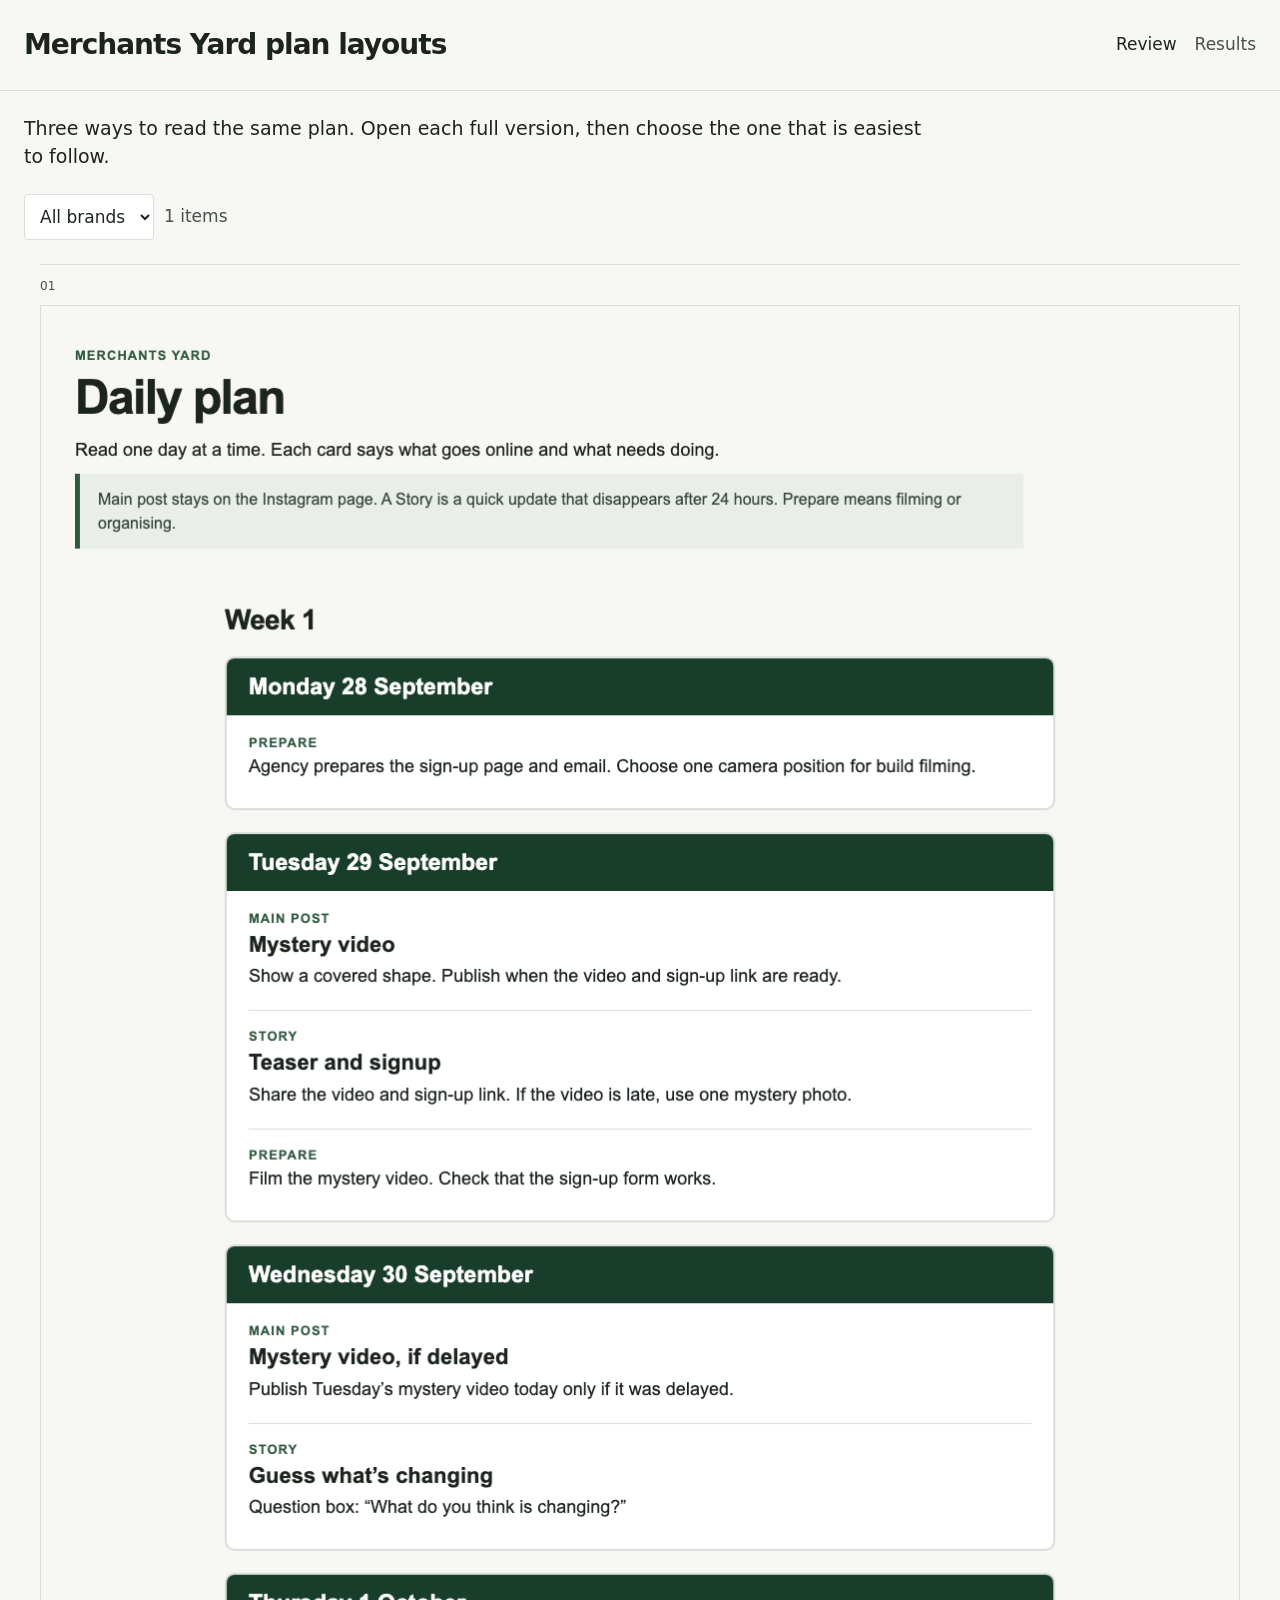
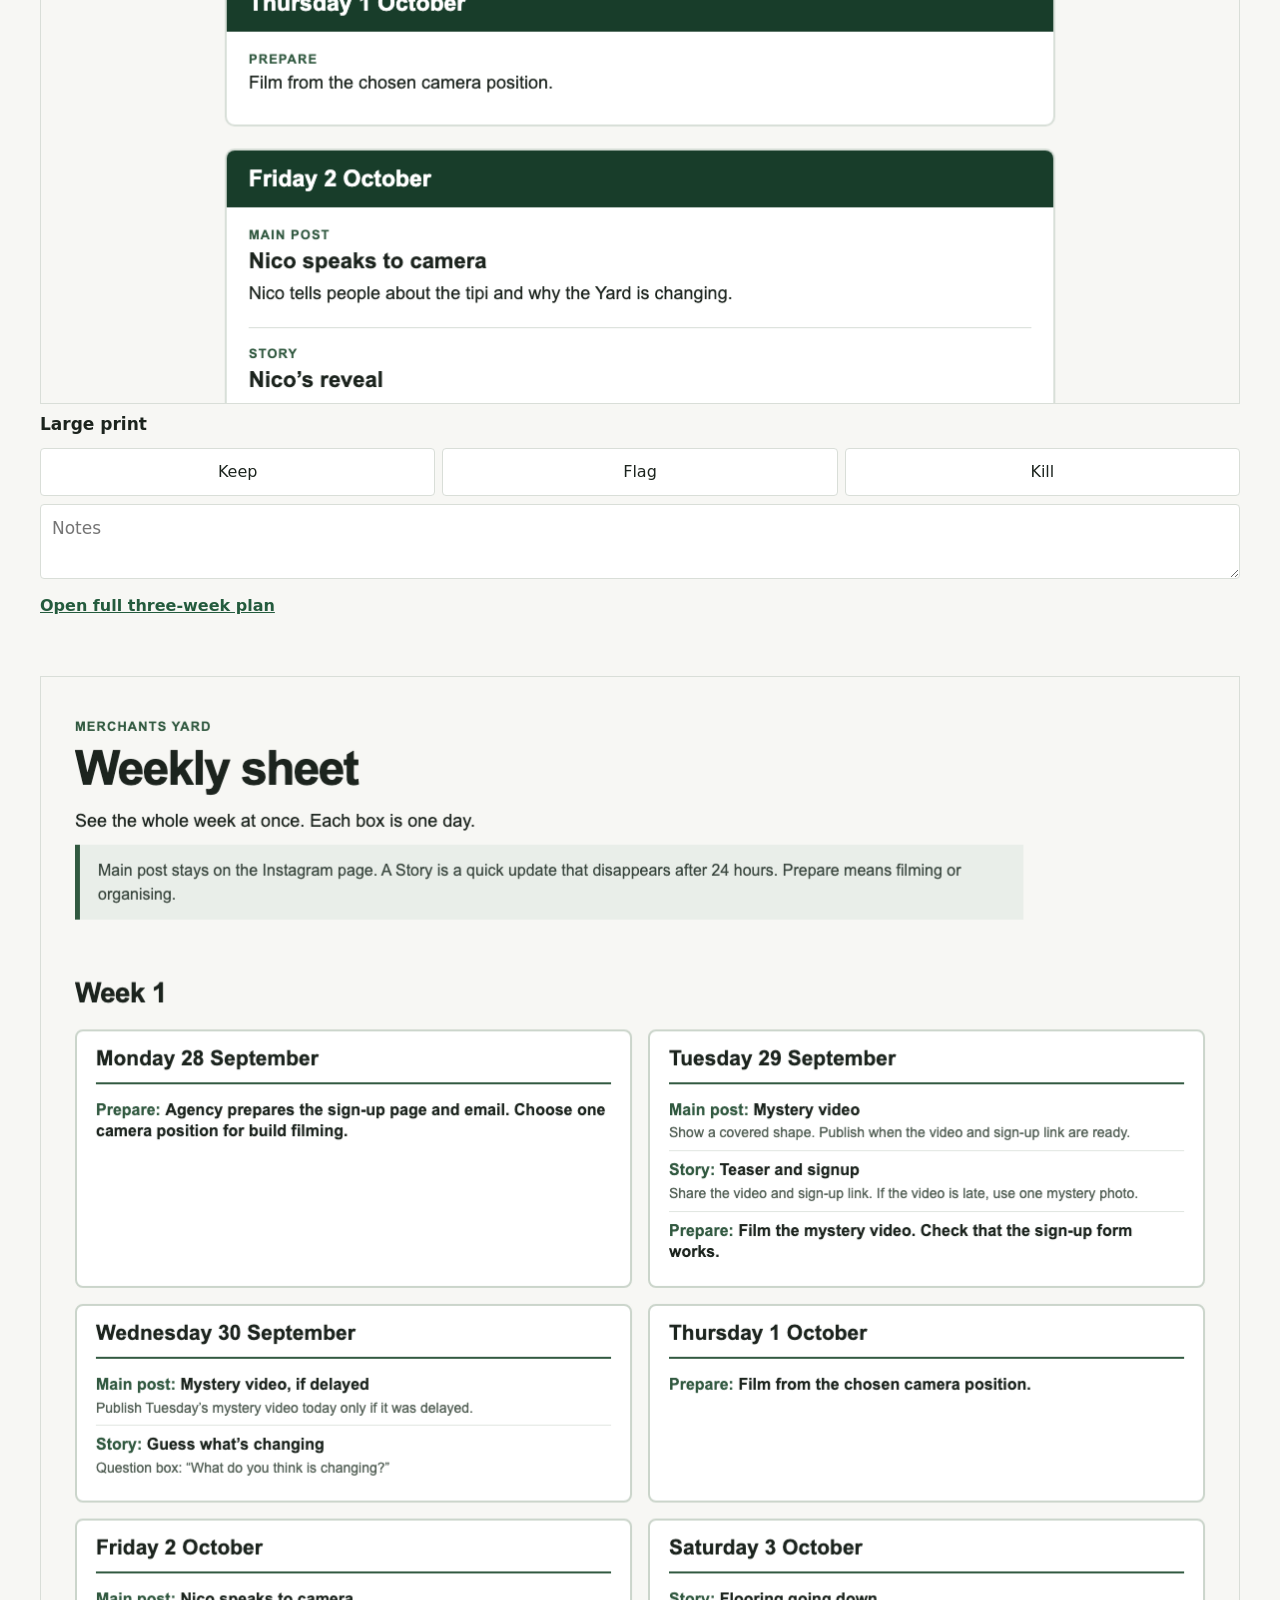
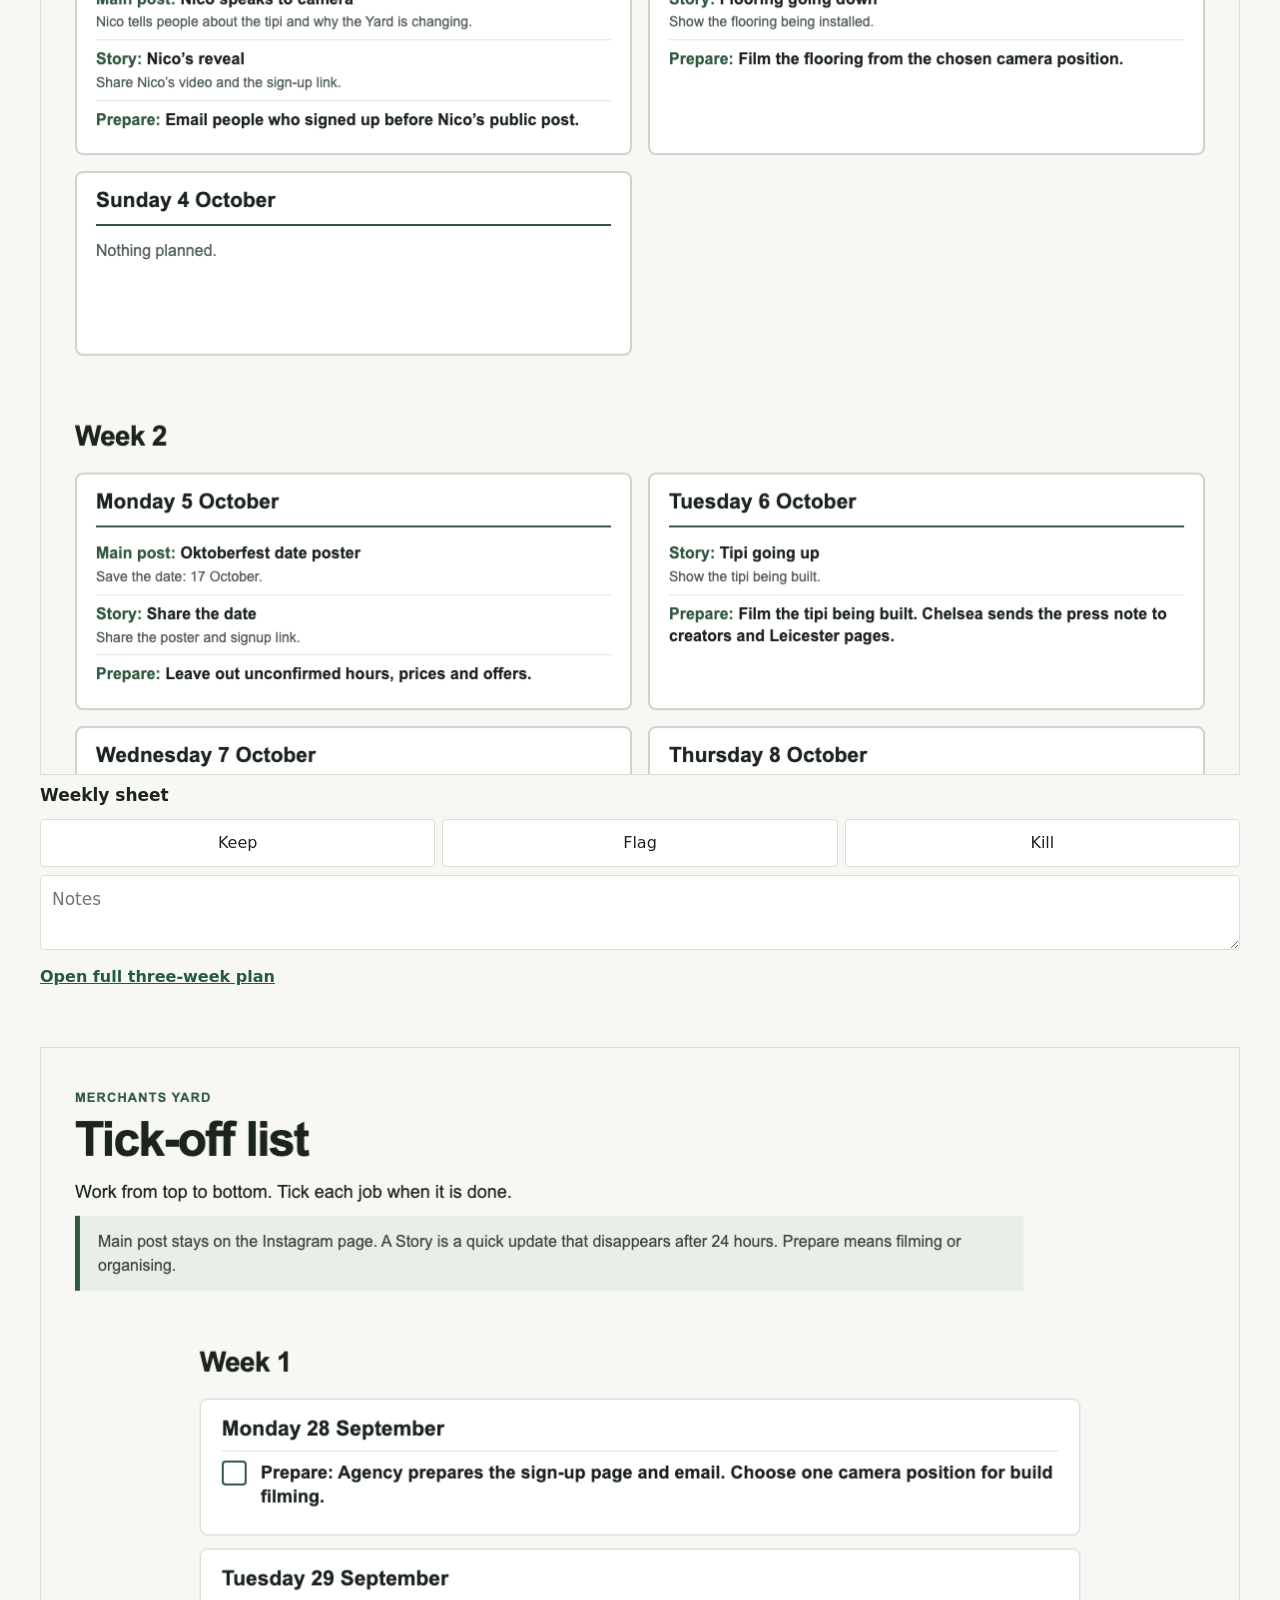
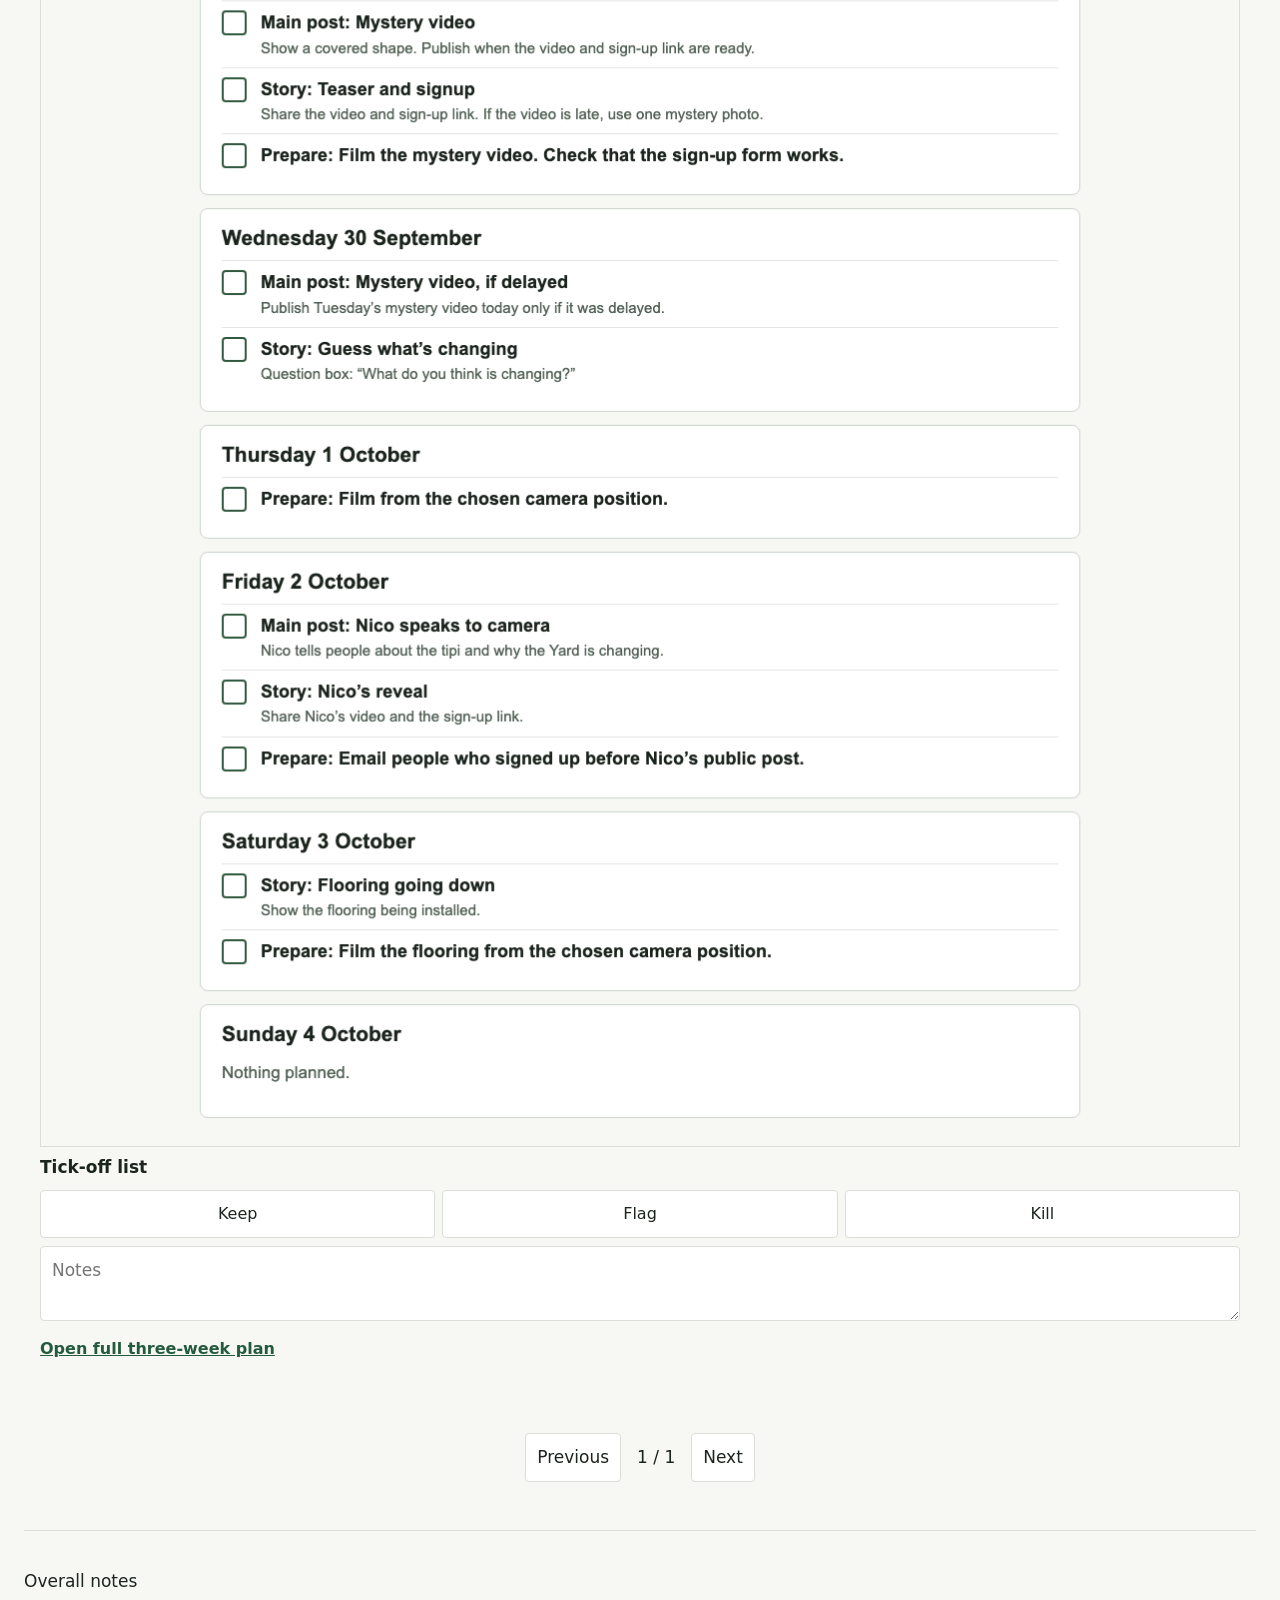
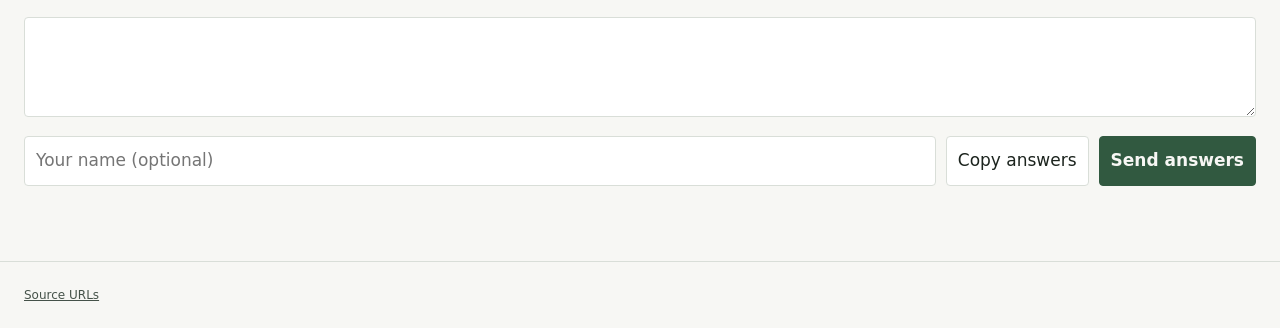
==== index.html @ 5cb7e8ee "Build three simple Merchants Yard plan layouts and QC board" ====
<!doctype html><html lang="en"><head><meta charset="utf-8"><meta name="viewport" content="width=device-width,initial-scale=1"><meta name="robots" content="noindex,nofollow"><title>PaulQC</title><link rel="icon" href="favicon.svg"><link rel="stylesheet" href="style.css"></head><body><header><h1 id="title">PaulQC</h1><nav><a href="index.html" aria-current="page">Review</a><a href="results.html">Results</a></nav></header><main><p class="review-intro">Three ways to read the same plan. Open each full version, then choose the one that is easiest to follow.</p><div class="toolbar"><select id="brand" aria-label="Brand"><option value="">All brands</option></select><span id="count" class="muted"></span></div><div class="grid" id="items"></div><div class="pager"><button id="prev">Previous</button><span id="page"></span><button id="next">Next</button></div><section class="submit"><h2>Overall notes</h2><textarea id="overall" aria-label="Overall notes"></textarea><div class="send-row"><input id="name" aria-label="Your name (optional)" placeholder="Your name (optional)"><button id="copy">Copy answers</button><button id="send">Send answers</button></div><p id="status" class="status" role="status"></p><textarea id="copy-fallback" hidden readonly aria-label="Copy these answers"></textarea></section></main><footer><a href="sources.csv" download>Source URLs</a></footer><script src="config.js"></script><script src="app.js"></script></body></html>
---- style.css ----
:root{--bg:#f7f7f4;--fg:#1c241e;--panel:#ffffff;--line:#d9ded8;--mut:#455249;--accent:#315940;--amber:#965e17}*{box-sizing:border-box}body{margin:0;background:var(--bg);color:var(--fg);font:15px/1.5 system-ui,sans-serif}a{color:inherit}header,main,footer{max-width:1320px;margin:auto;padding:24px}header{display:flex;gap:20px;align-items:center;justify-content:space-between;border-bottom:1px solid var(--line)}h1{font-size:28px;letter-spacing:-1px;margin:0}nav{display:flex;gap:18px;flex-wrap:wrap}nav a{text-decoration:none;color:var(--mut)}nav a[aria-current]{color:var(--fg)}button,select,input,textarea{font:inherit;color:var(--fg);background:var(--panel);border:1px solid var(--line);border-radius:4px;padding:11px}button{cursor:pointer}button:hover,a:hover{filter:brightness(1.2)}button:focus-visible,a:focus-visible,input:focus-visible,textarea:focus-visible{outline:2px solid var(--accent);outline-offset:3px}.toolbar{display:flex;gap:10px;flex-wrap:wrap;align-items:center;margin:0 0 24px}.toolbar input{flex:1;min-width:180px}.grid{display:grid;grid-template-columns:repeat(3,minmax(0,1fr));gap:28px 20px}.item{min-width:0;border-top:1px solid var(--line);padding-top:12px}.number{font-size:12px;color:var(--mut);display:flex;justify-content:space-between;margin-bottom:10px}.variants{display:grid;grid-template-columns:repeat(var(--cols,1),minmax(0,1fr));gap:16px}.variant{min-width:0}.variant img,.variant video{width:100%;height:auto;display:block;background:#080d16}.variant video{aspect-ratio:var(--ratio,9/16);object-fit:contain}.variant .label{font-size:12px;color:var(--mut);margin:8px 0}.controls{display:flex;gap:7px;margin-top:10px}.controls button{flex:1;padding:11px 2px}.controls [aria-pressed=true]{background:var(--fg);color:var(--bg);border-color:var(--fg)}textarea{width:100%;resize:vertical;margin-top:8px;min-height:46px}.has-note{border-color:var(--amber)}.source{font-size:12px;color:var(--mut);display:flex;gap:14px;margin:8px 0}.pager{display:flex;justify-content:center;gap:16px;align-items:center;margin:30px 0}.submit{margin-top:48px;border-top:1px solid var(--line);padding-top:24px}.submit h2{font-size:17px;font-weight:500}.submit textarea{min-height:100px}.send-row{display:flex;gap:10px;margin-top:12px;flex-wrap:wrap}.send-row input{flex:1}#send{background:var(--accent);border-color:var(--accent);color:var(--bg);font-weight:650}.status{min-height:25px;font-size:13px;color:var(--mut)}.badge{display:inline-block;font-size:11px;border:1px solid var(--line);padding:3px 7px;margin-right:5px;color:var(--mut)}.analysis{font-size:14px}.analysis h2{font-size:18px;margin-bottom:8px}.analysis p{color:#ccd4df}.research{max-width:900px}.research h2{margin-top:40px}.research p,.research li{color:#d3dae3}.research .lead{font-size:28px;line-height:1.3;color:var(--fg)}.research .shirt{max-width:450px;width:100%;height:auto;float:right;margin:0 0 25px 30px}.research table,.results table{width:100%;border-collapse:collapse;margin:20px 0;font-size:14px}.research th,.research td,.results td,.results th{text-align:left;padding:12px;border-bottom:1px solid var(--line);vertical-align:top}.result-note{color:var(--amber);white-space:pre-wrap}.person{margin:35px 0}.muted{color:var(--mut)}.error{color:var(--amber)}.empty{padding:40px;border:1px solid var(--line)}footer{font-size:12px;color:var(--mut);border-top:1px solid var(--line)}[hidden]{display:none!important}@media(min-width:900px){.item:has(.variants[style*="--cols:2"]){grid-column:span 2}.item:has(.variants[style*="--cols:3"]){grid-column:span 3}}@media(max-width:800px){.grid{grid-template-columns:repeat(2,minmax(0,1fr))}header{align-items:flex-start}nav{font-size:13px;gap:10px}.research .shirt{float:none;margin:0}}@media(max-width:560px){.grid,.variants{grid-template-columns:1fr}header,main,footer{padding:18px}header{display:block}nav{margin-top:14px}.toolbar>*{width:100%}.send-row>*{width:100%}h1{font-size:25px}.research table{font-size:12px}.research td,.research th{padding:8px}.research .lead{font-size:23px}}

/* Keep each plan preview large enough to read. */
body{font-size:17px}.grid,.variants{grid-template-columns:1fr!important}.item{max-width:1200px;margin:0 auto}.variant{margin-bottom:34px}.variant .label{font-size:17px;font-weight:700;color:var(--fg)}.source{font-size:16px}.source a{color:#245b3d;font-weight:700}.review-intro{max-width:900px;font-size:19px;line-height:1.45;margin:0 0 24px}.controls button{font-size:16px}.variant img{border:1px solid var(--line)}@media(max-width:560px){.review-intro{font-size:17px}}
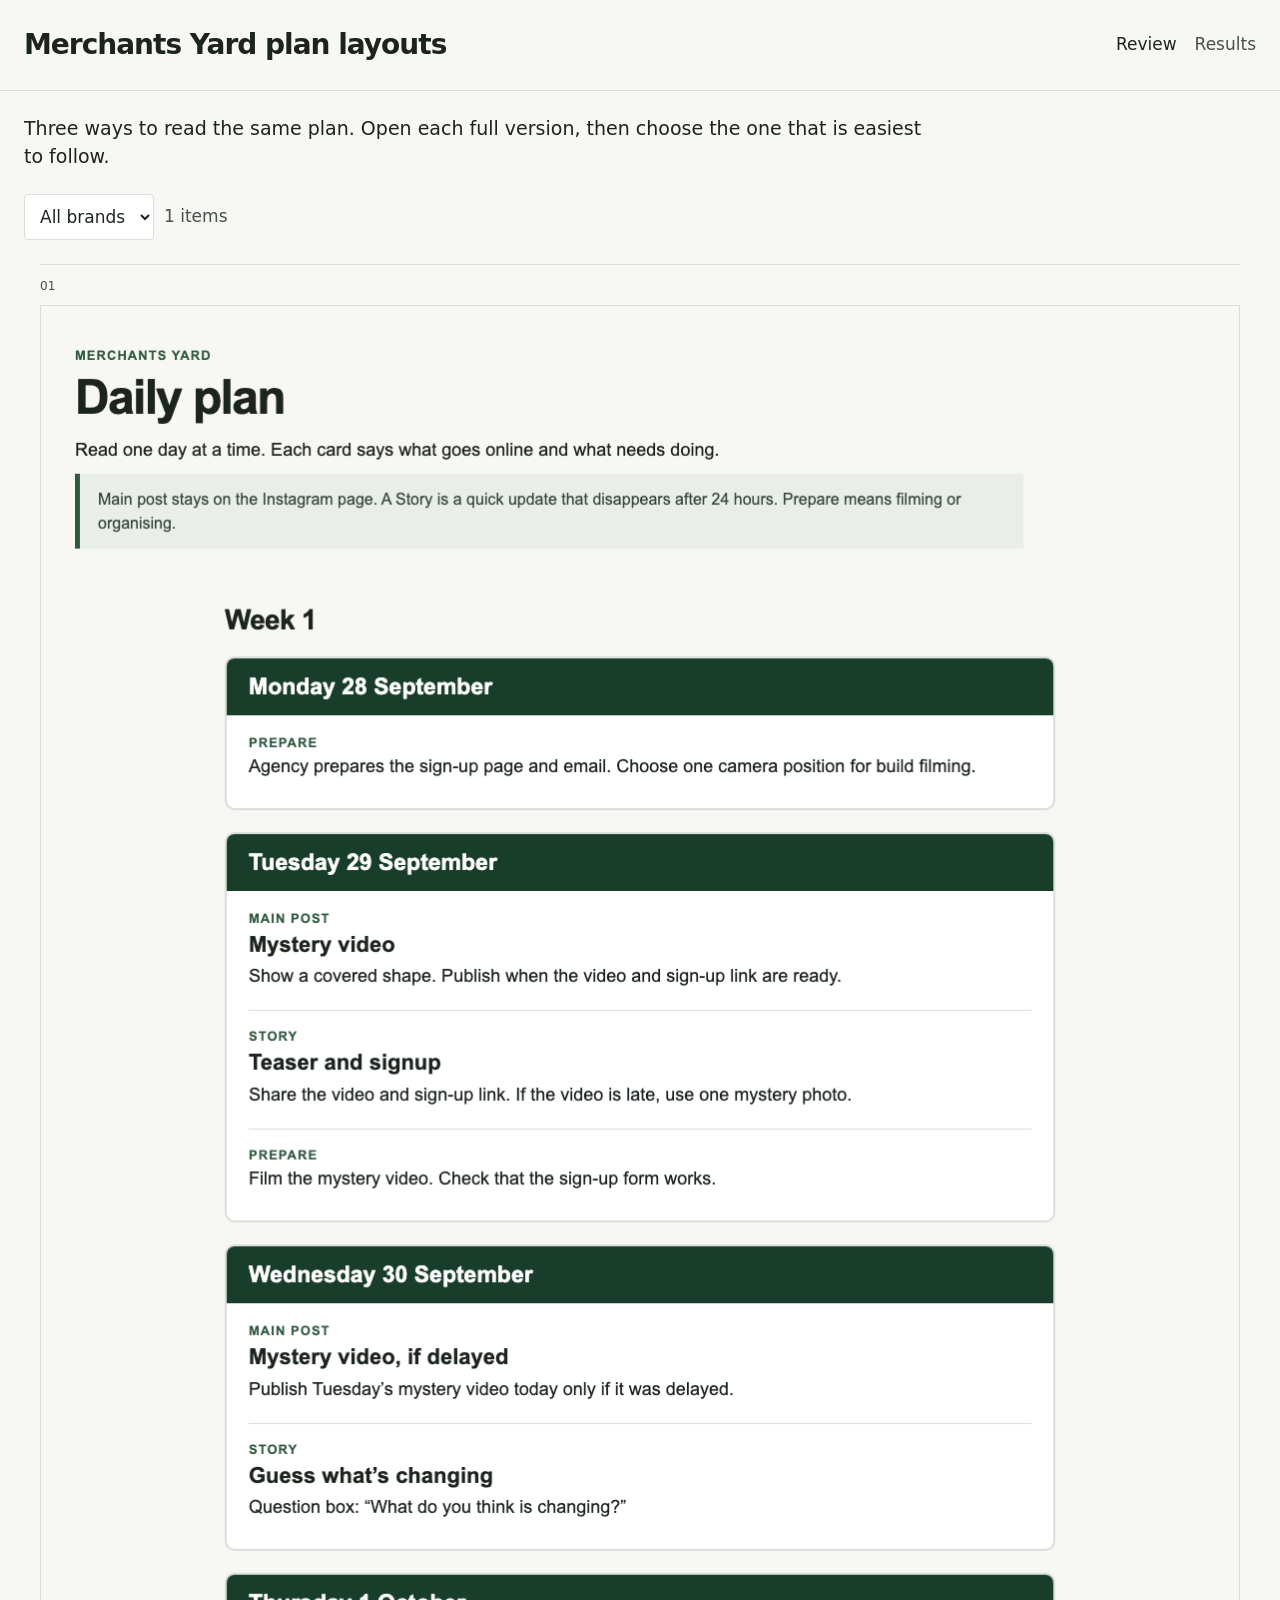
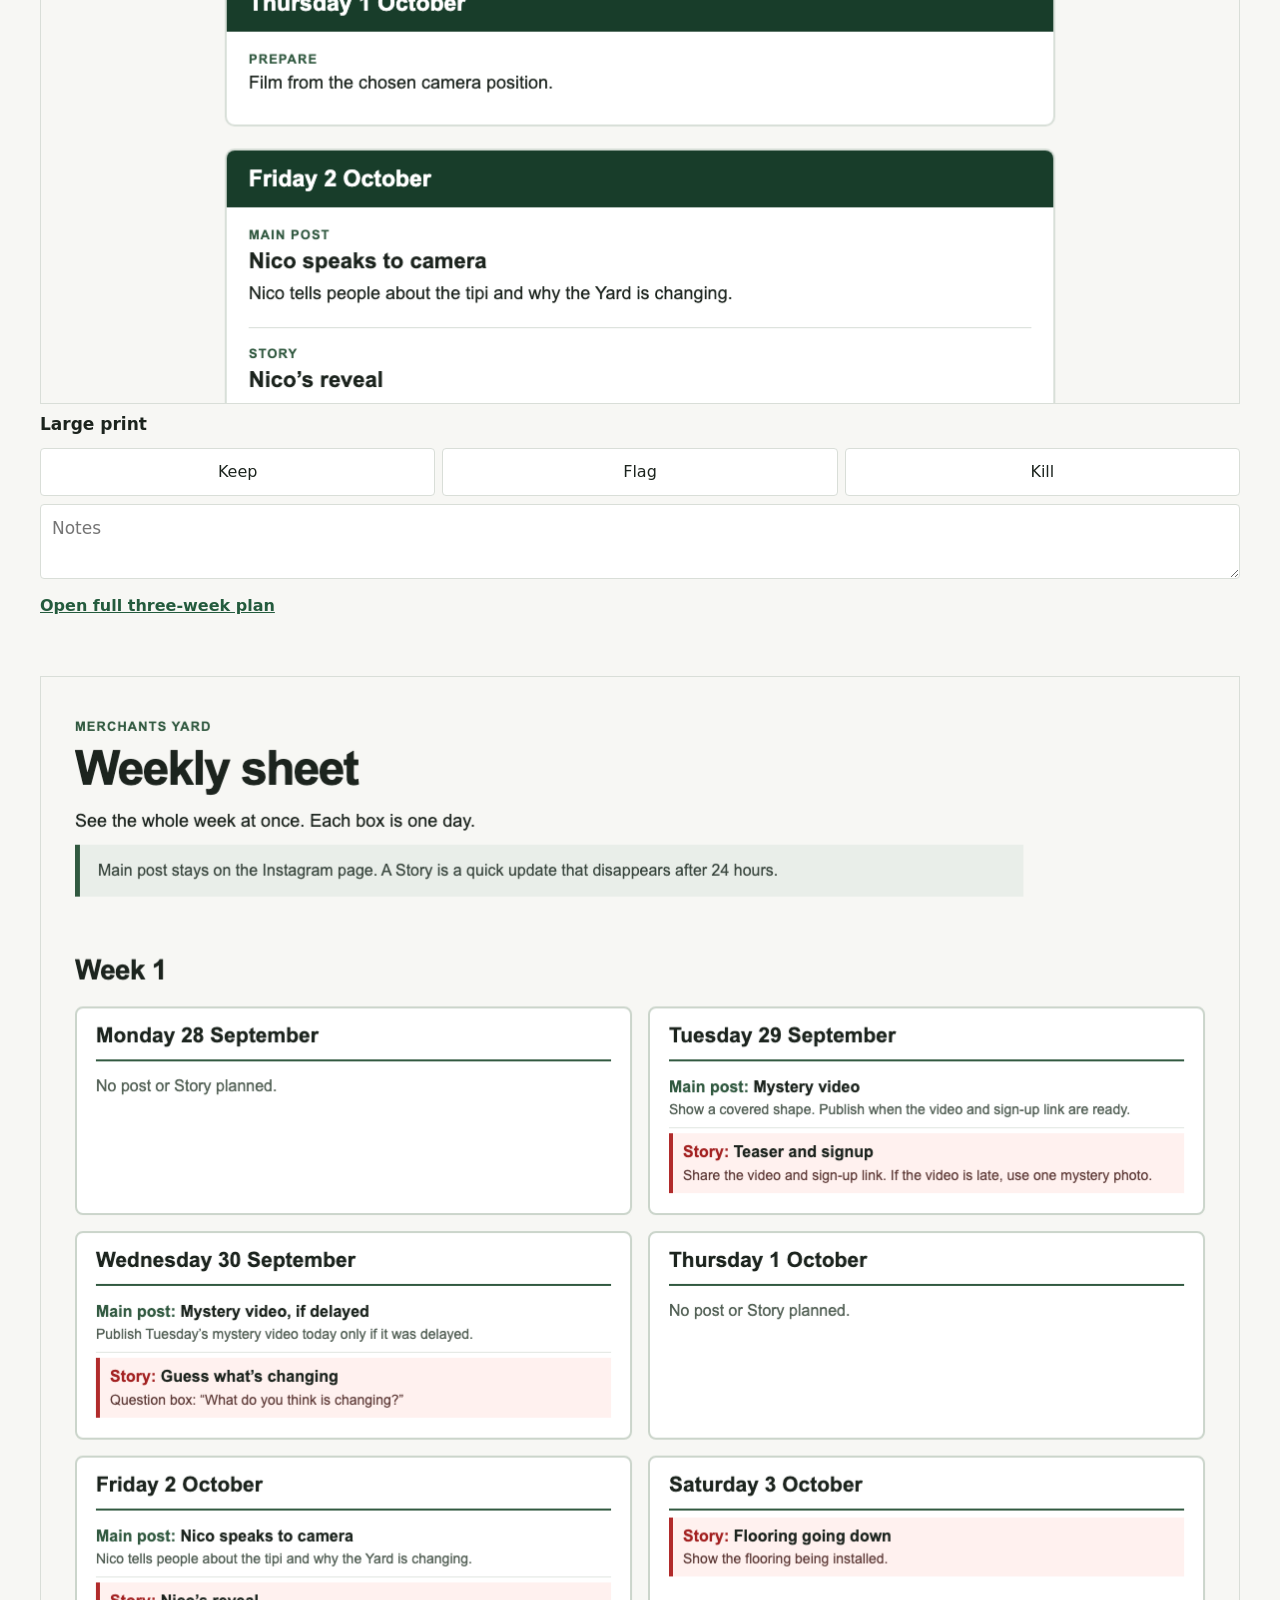
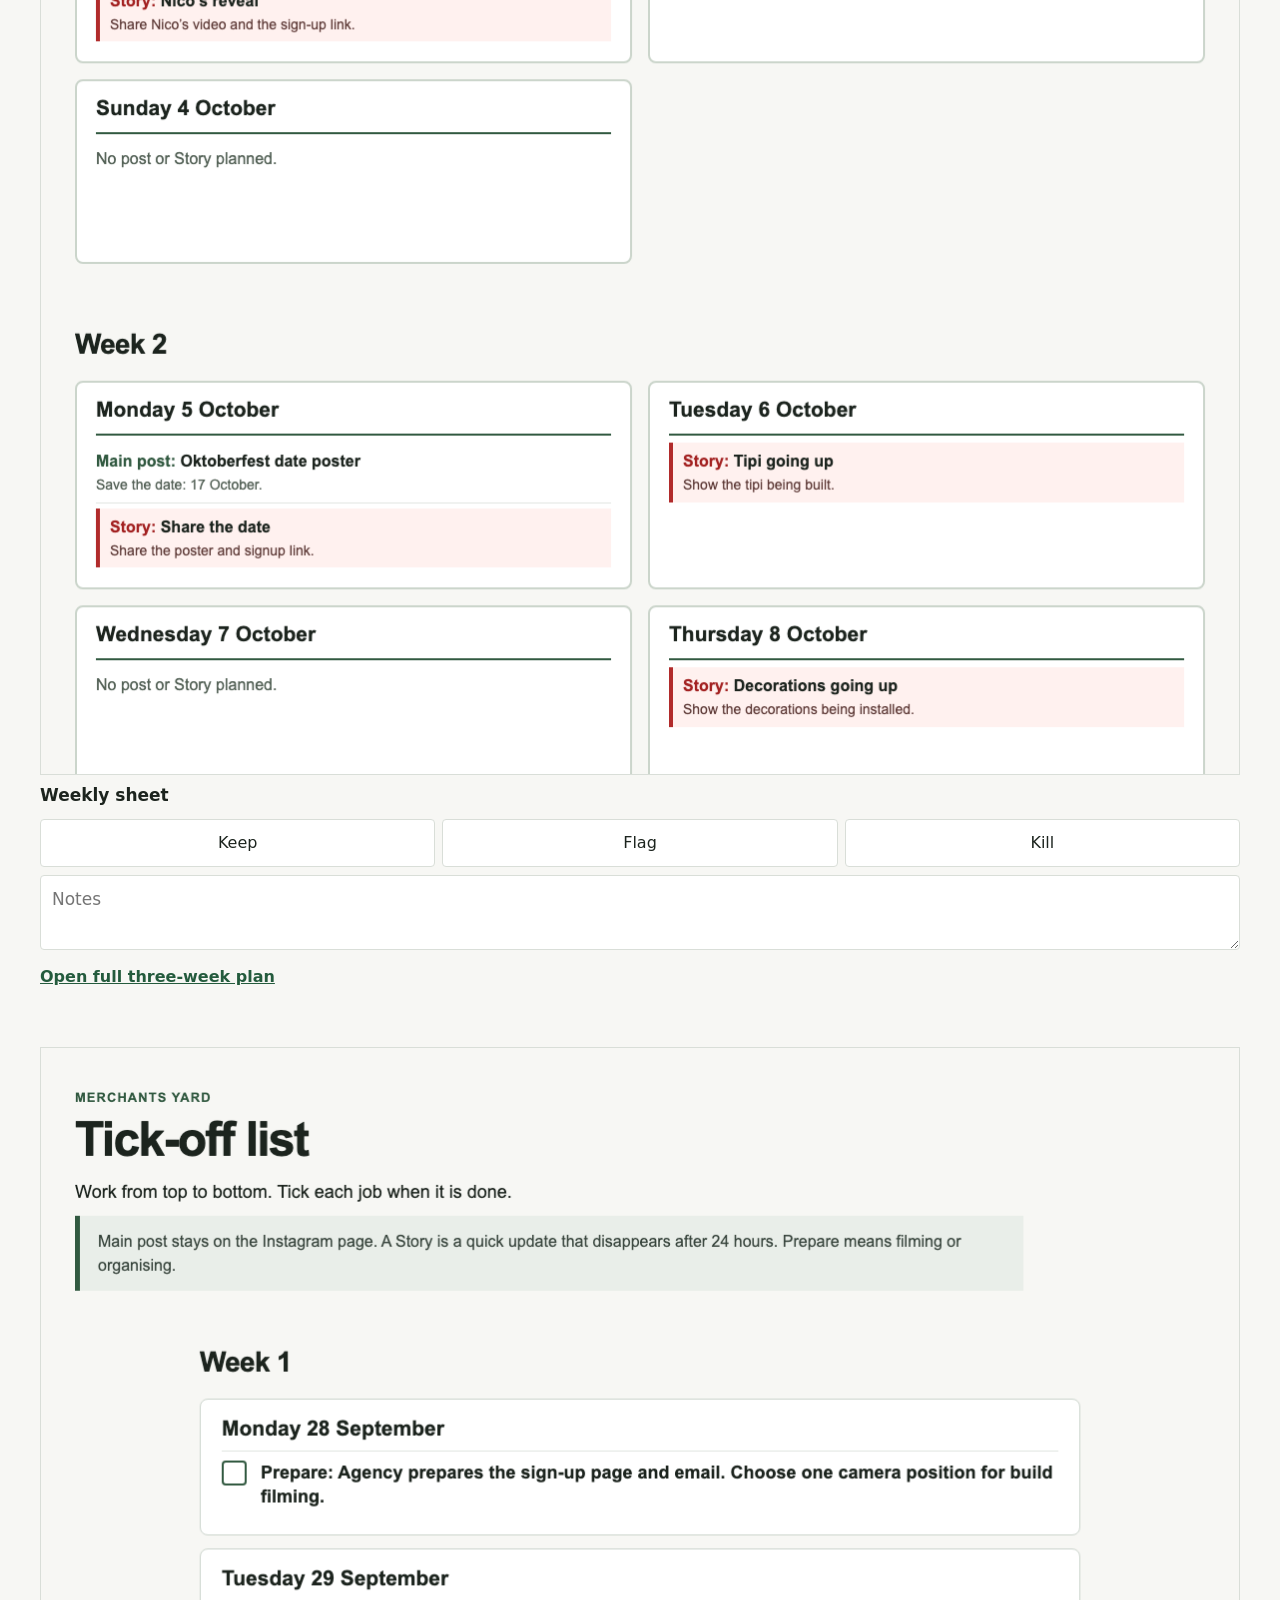
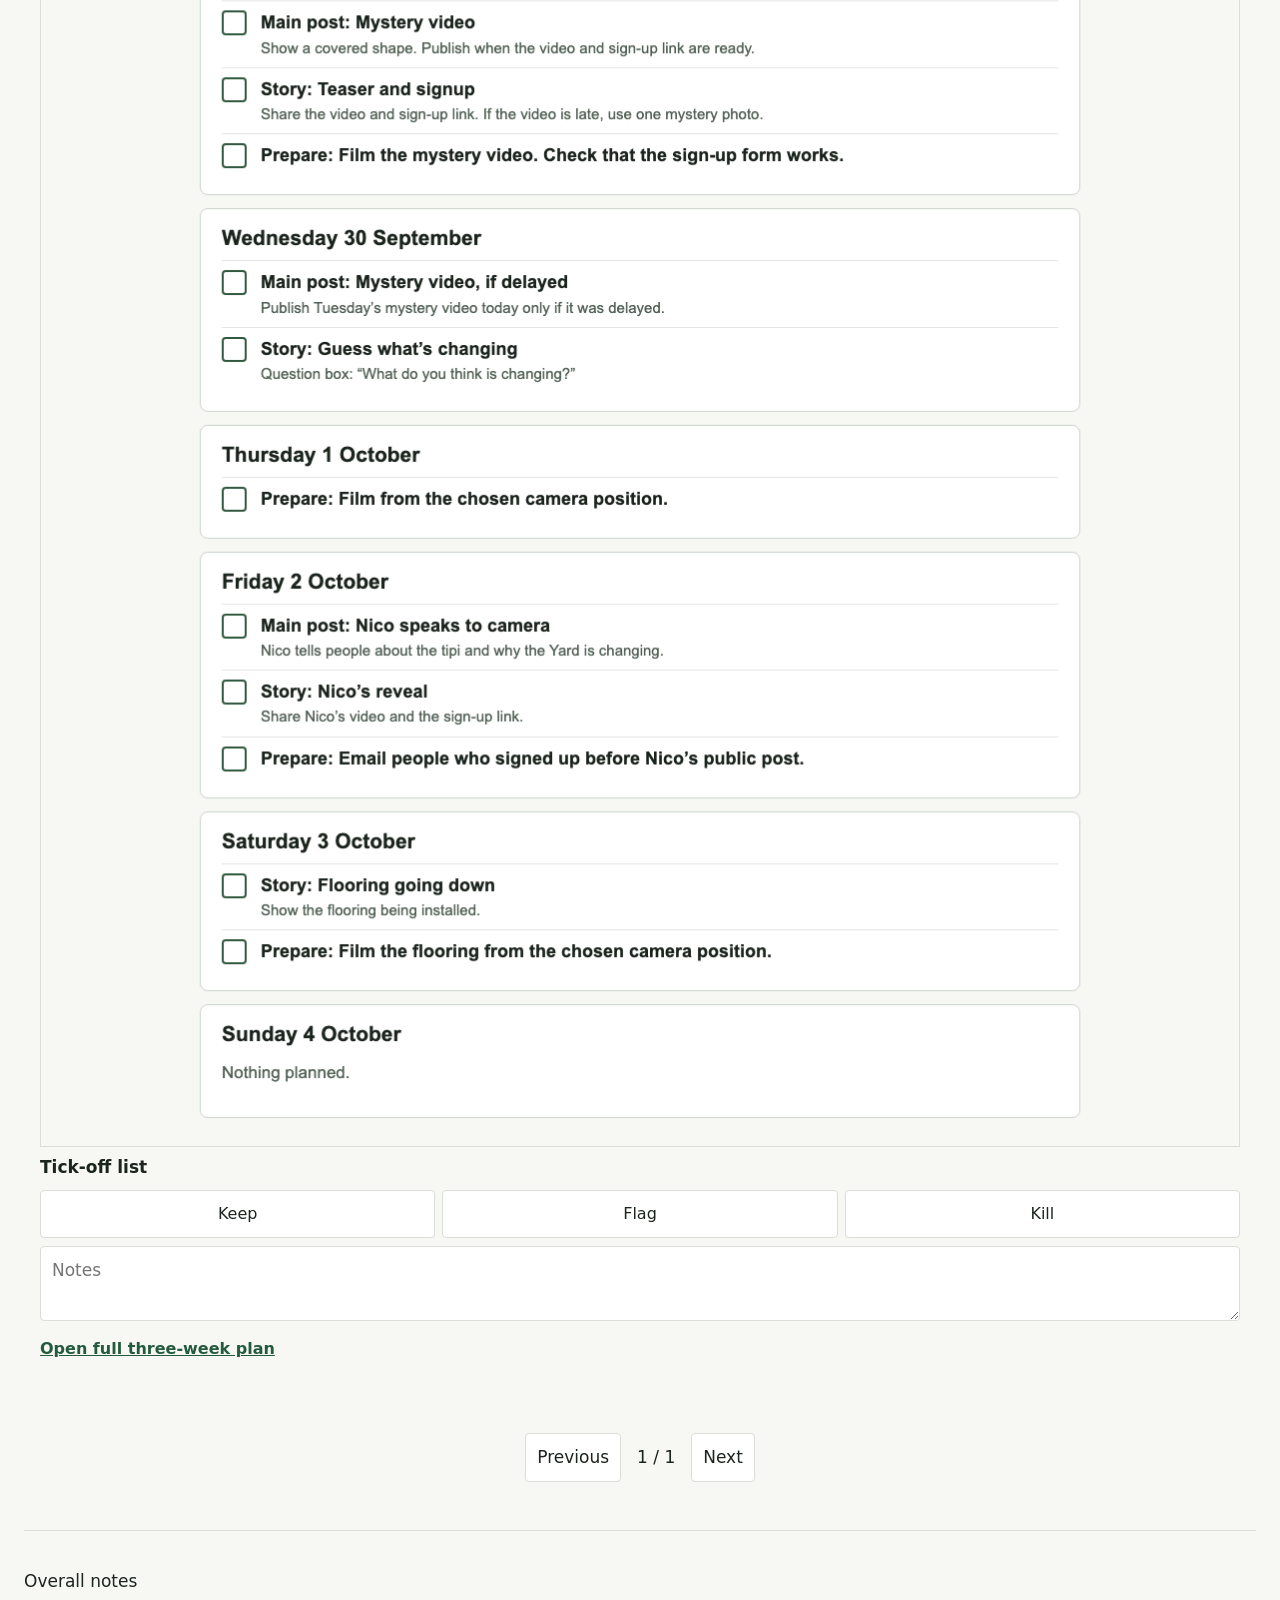
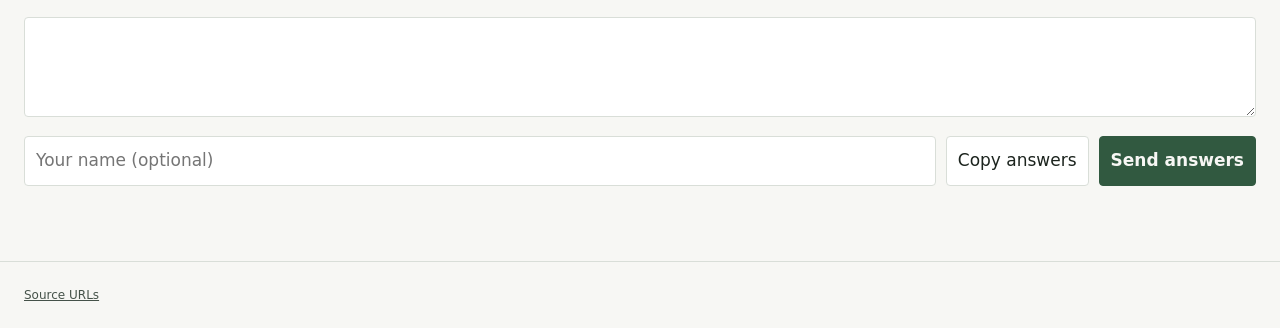
==== commit 083f7709: "Make Stories red and remove prep from weekly sheet" ====
--- a/index.html
+++ b/index.html
@@ -1 +1 @@
-<!doctype html><html lang="en"><head><meta charset="utf-8"><meta name="viewport" content="width=device-width,initial-scale=1"><meta name="robots" content="noindex,nofollow"><title>PaulQC</title><link rel="icon" href="favicon.svg"><link rel="stylesheet" href="style.css"></head><body><header><h1 id="title">PaulQC</h1><nav><a href="index.html" aria-current="page">Review</a><a href="results.html">Results</a></nav></header><main><p class="review-intro">Three ways to read the same plan. Open each full version, then choose the one that is easiest to follow.</p><div class="toolbar"><select id="brand" aria-label="Brand"><option value="">All brands</option></select><span id="count" class="muted"></span></div><div class="grid" id="items"></div><div class="pager"><button id="prev">Previous</button><span id="page"></span><button id="next">Next</button></div><section class="submit"><h2>Overall notes</h2><textarea id="overall" aria-label="Overall notes"></textarea><div class="send-row"><input id="name" aria-label="Your name (optional)" placeholder="Your name (optional)"><button id="copy">Copy answers</button><button id="send">Send answers</button></div><p id="status" class="status" role="status"></p><textarea id="copy-fallback" hidden readonly aria-label="Copy these answers"></textarea></section></main><footer><a href="sources.csv" download>Source URLs</a></footer><script src="config.js"></script><script src="app.js"></script></body></html>
+<!doctype html><html lang="en"><head><meta charset="utf-8"><meta name="viewport" content="width=device-width,initial-scale=1"><meta name="robots" content="noindex,nofollow"><title>PaulQC</title><link rel="icon" href="favicon.svg"><link rel="stylesheet" href="style.css"></head><body><header><h1 id="title">PaulQC</h1><nav><a href="index.html" aria-current="page">Review</a><a href="results.html">Results</a></nav></header><main><p class="review-intro">Three ways to read the same plan. Open each full version, then choose the one that is easiest to follow.</p><div class="toolbar"><select id="brand" aria-label="Brand"><option value="">All brands</option></select><span id="count" class="muted"></span></div><div class="grid" id="items"></div><div class="pager"><button id="prev">Previous</button><span id="page"></span><button id="next">Next</button></div><section class="submit"><h2>Overall notes</h2><textarea id="overall" aria-label="Overall notes"></textarea><div class="send-row"><input id="name" aria-label="Your name (optional)" placeholder="Your name (optional)"><button id="copy">Copy answers</button><button id="send">Send answers</button></div><p id="status" class="status" role="status"></p><textarea id="copy-fallback" hidden readonly aria-label="Copy these answers"></textarea></section></main><footer><a href="sources.csv" download>Source URLs</a></footer><script src="config.js"></script><script src="app.js?v=2"></script></body></html>
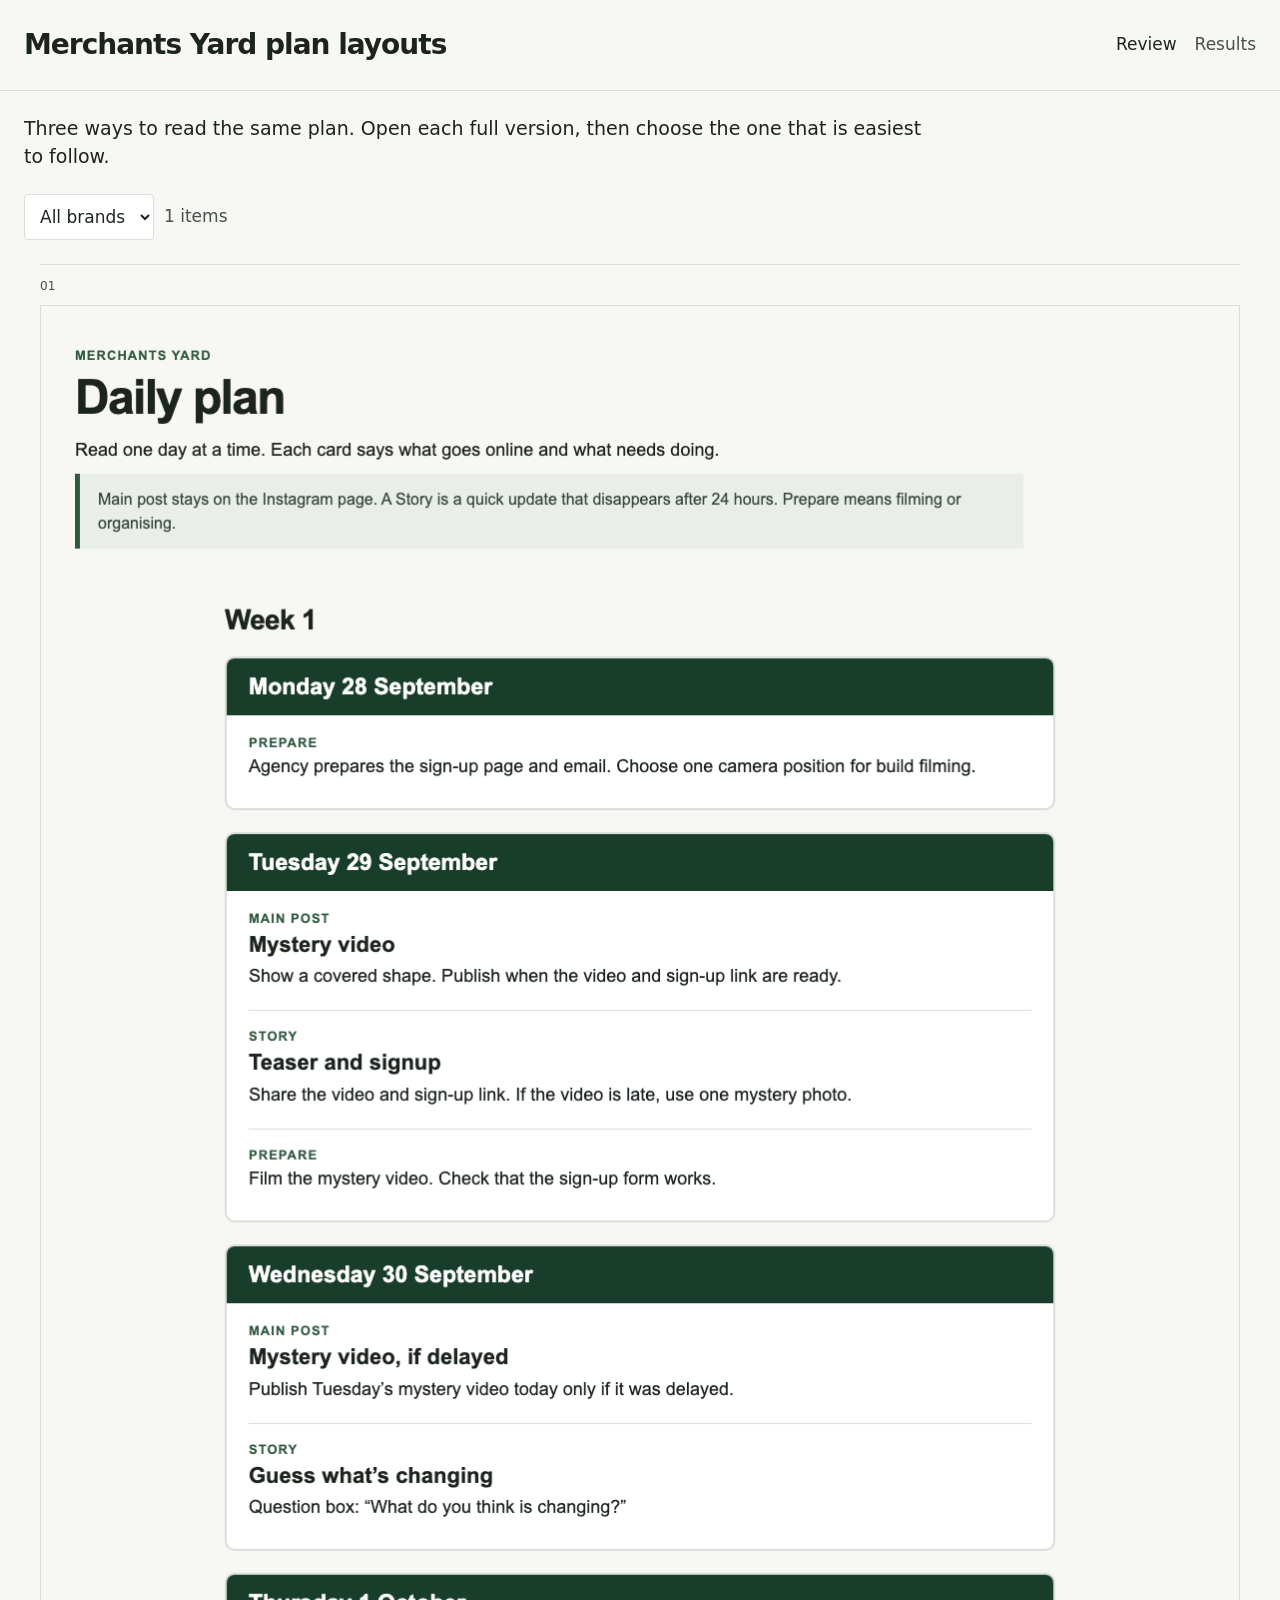
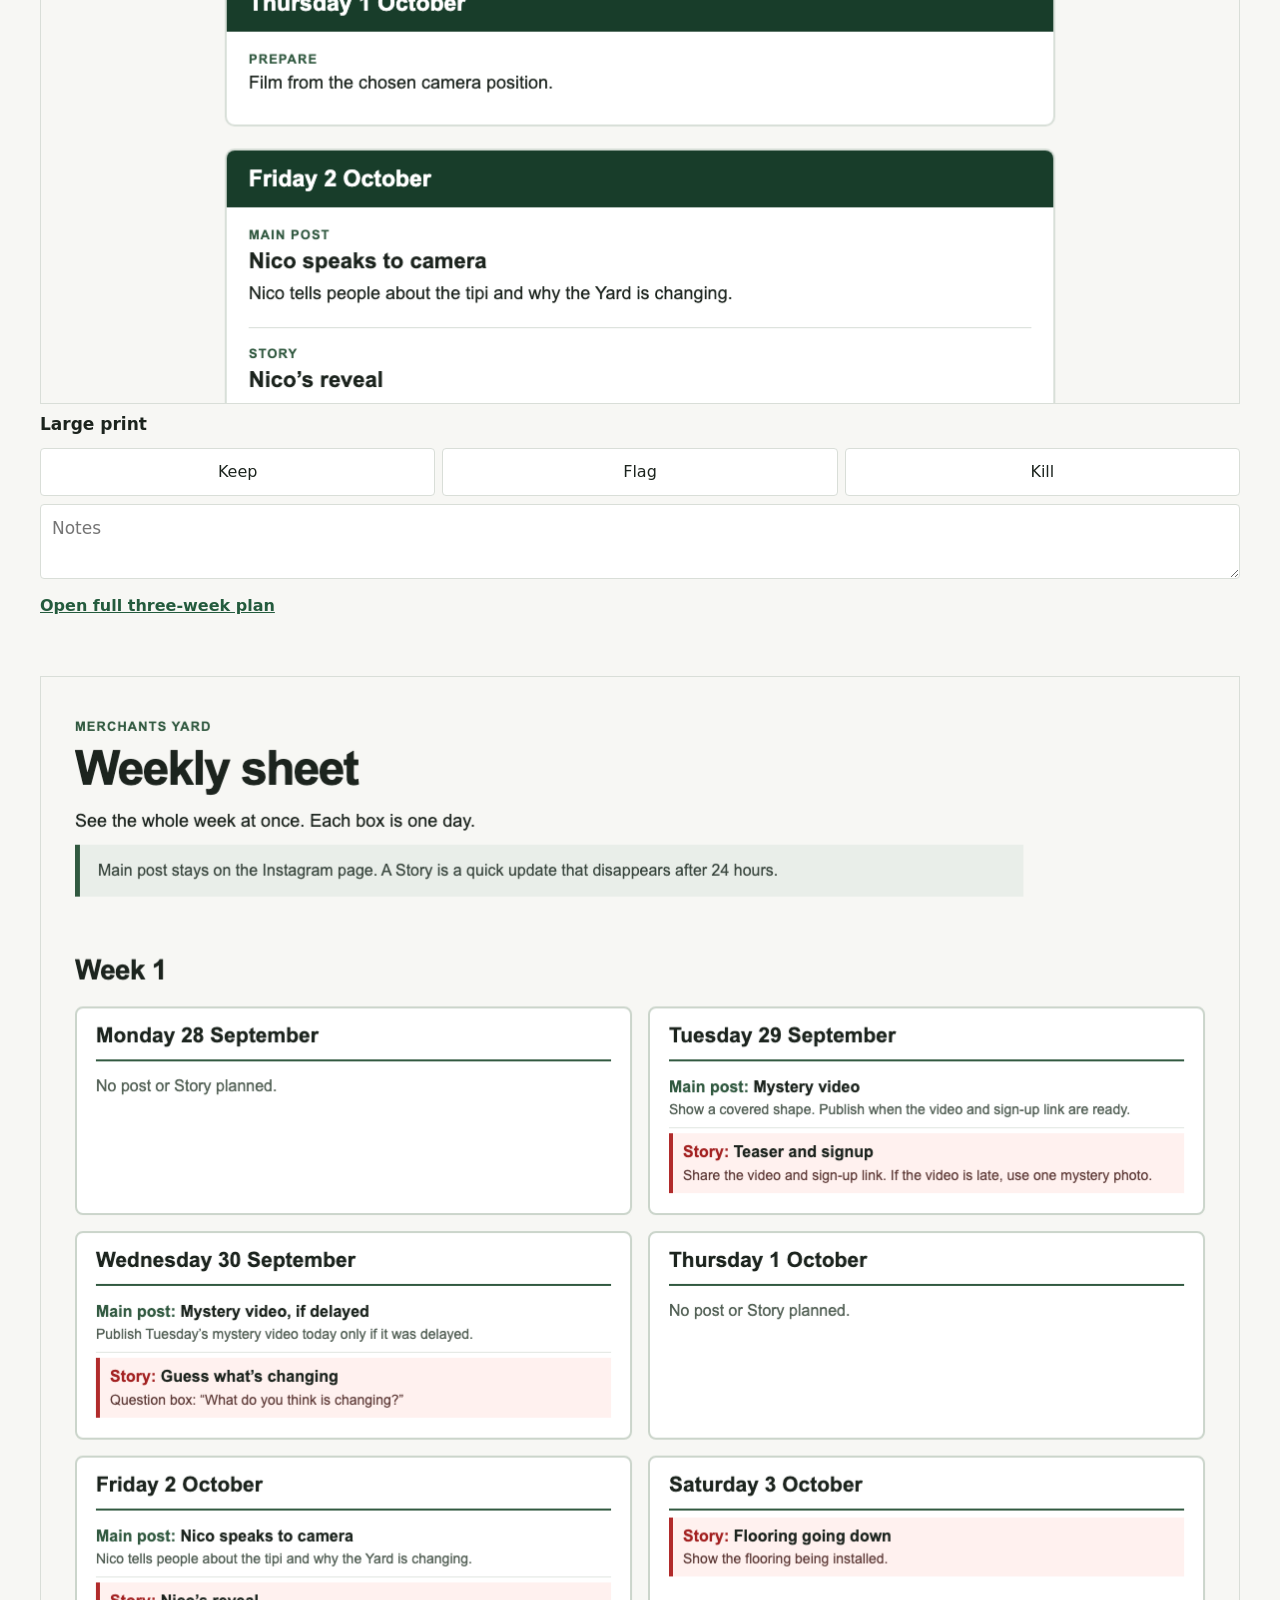
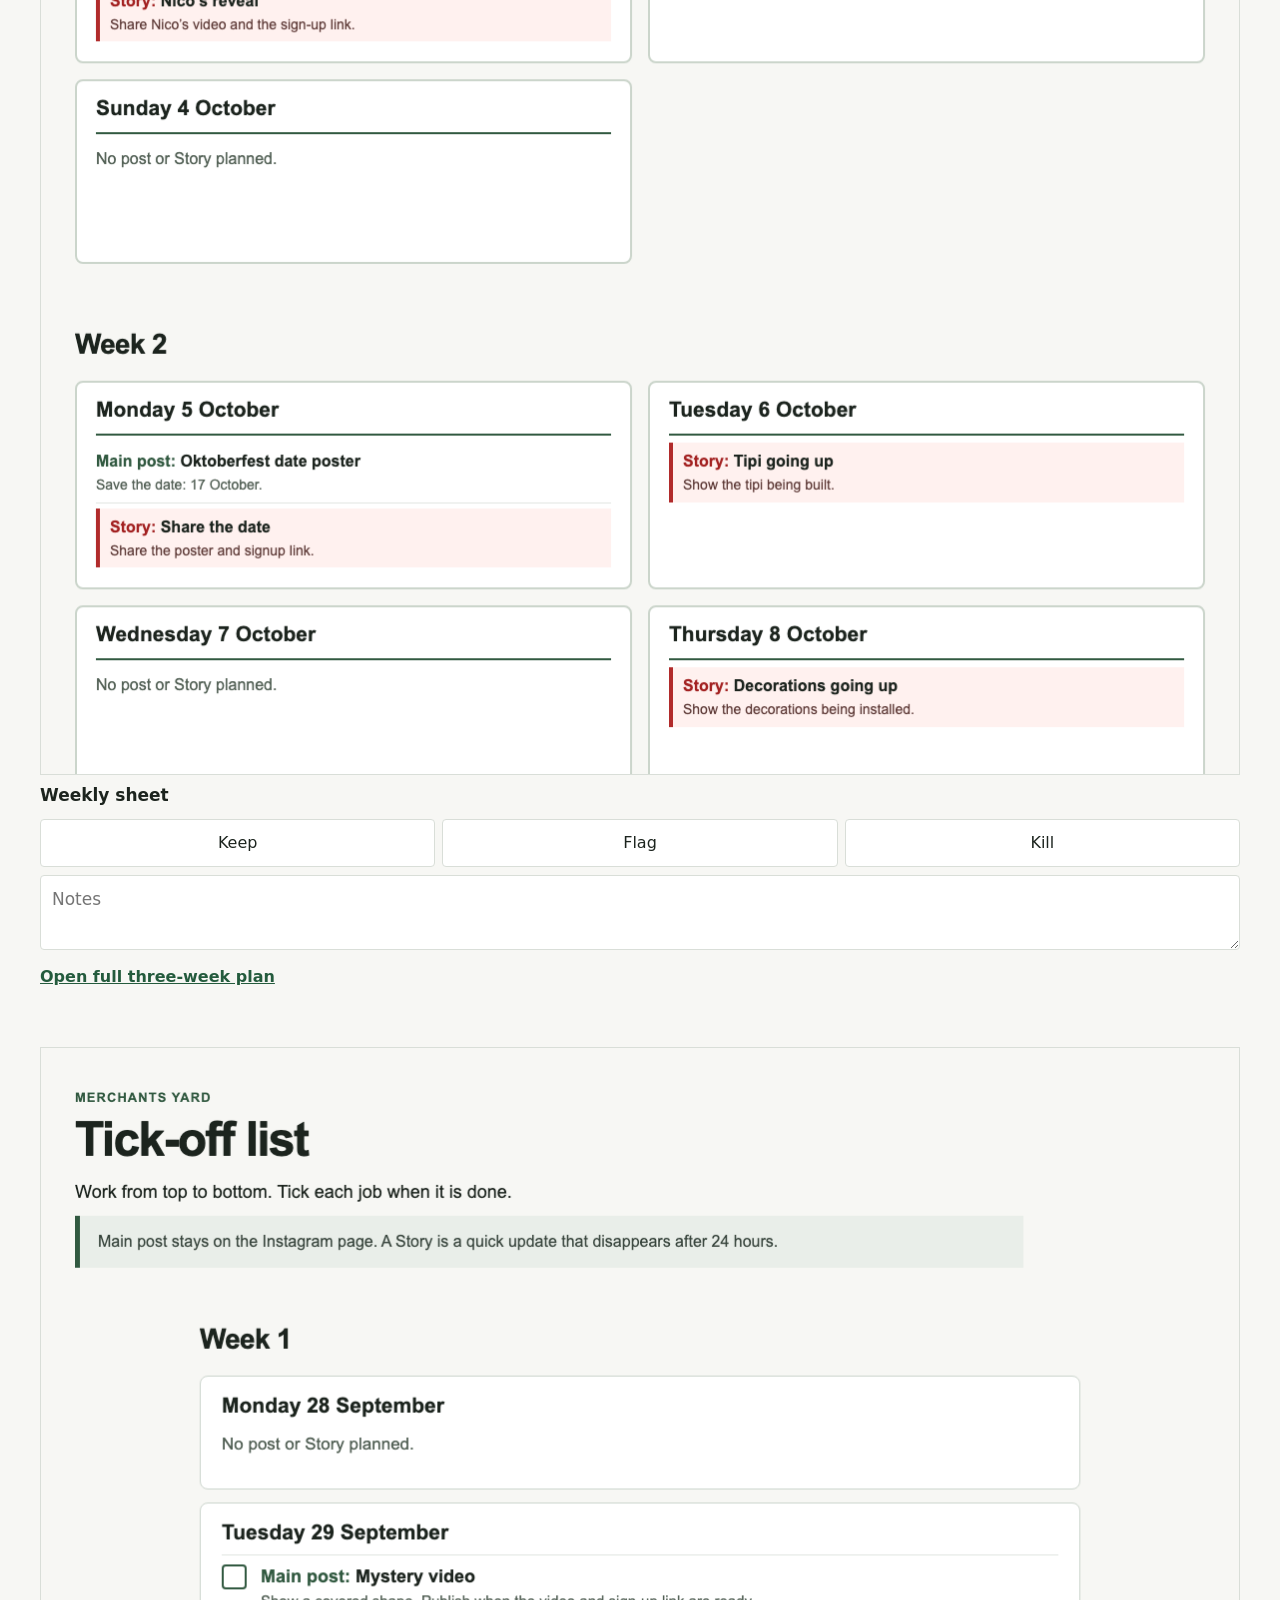
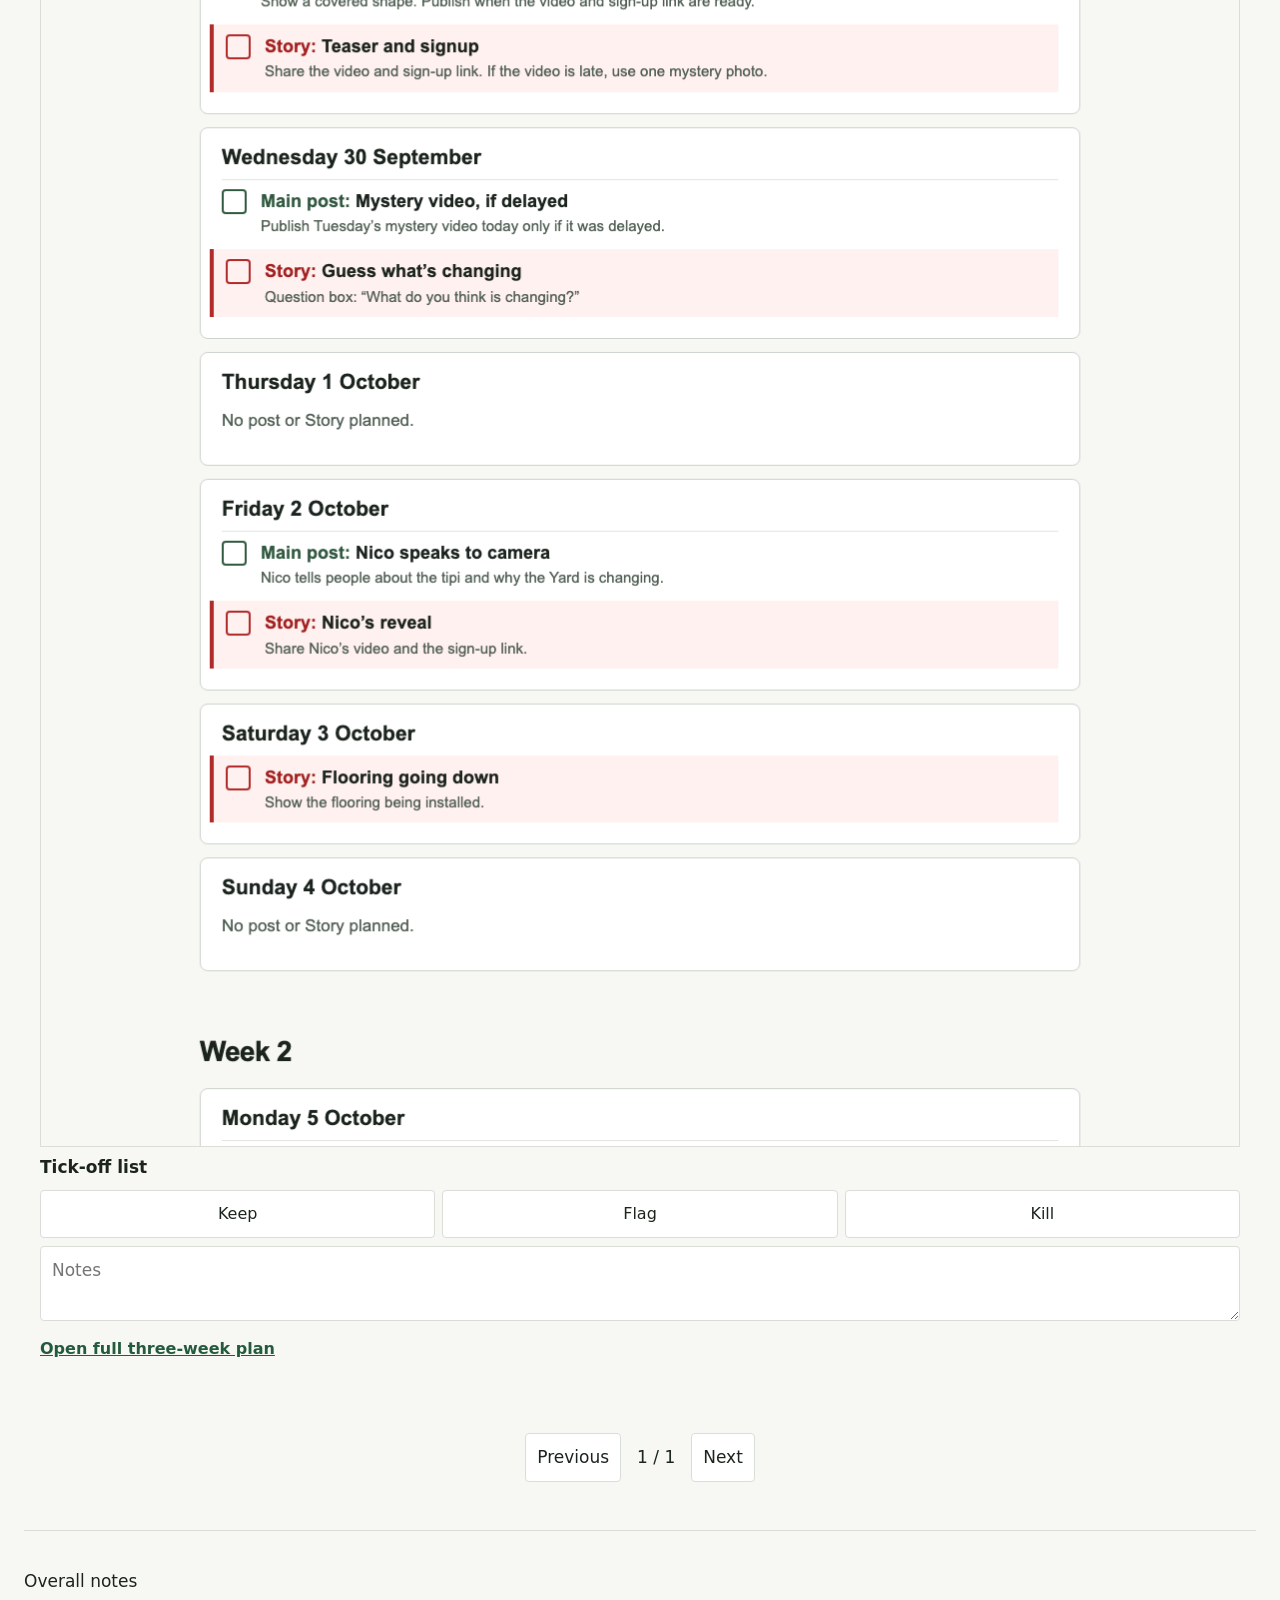
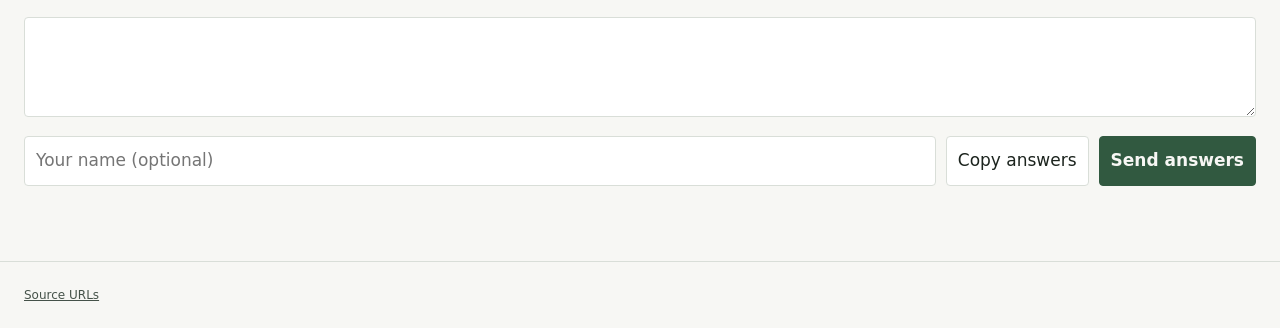
==== commit 8ff20634: "Highlight Stories and remove prep from checklist" ====
--- a/index.html
+++ b/index.html
@@ -1 +1 @@
-<!doctype html><html lang="en"><head><meta charset="utf-8"><meta name="viewport" content="width=device-width,initial-scale=1"><meta name="robots" content="noindex,nofollow"><title>PaulQC</title><link rel="icon" href="favicon.svg"><link rel="stylesheet" href="style.css"></head><body><header><h1 id="title">PaulQC</h1><nav><a href="index.html" aria-current="page">Review</a><a href="results.html">Results</a></nav></header><main><p class="review-intro">Three ways to read the same plan. Open each full version, then choose the one that is easiest to follow.</p><div class="toolbar"><select id="brand" aria-label="Brand"><option value="">All brands</option></select><span id="count" class="muted"></span></div><div class="grid" id="items"></div><div class="pager"><button id="prev">Previous</button><span id="page"></span><button id="next">Next</button></div><section class="submit"><h2>Overall notes</h2><textarea id="overall" aria-label="Overall notes"></textarea><div class="send-row"><input id="name" aria-label="Your name (optional)" placeholder="Your name (optional)"><button id="copy">Copy answers</button><button id="send">Send answers</button></div><p id="status" class="status" role="status"></p><textarea id="copy-fallback" hidden readonly aria-label="Copy these answers"></textarea></section></main><footer><a href="sources.csv" download>Source URLs</a></footer><script src="config.js"></script><script src="app.js?v=2"></script></body></html>
+<!doctype html><html lang="en"><head><meta charset="utf-8"><meta name="viewport" content="width=device-width,initial-scale=1"><meta name="robots" content="noindex,nofollow"><title>PaulQC</title><link rel="icon" href="favicon.svg"><link rel="stylesheet" href="style.css"></head><body><header><h1 id="title">PaulQC</h1><nav><a href="index.html" aria-current="page">Review</a><a href="results.html">Results</a></nav></header><main><p class="review-intro">Three ways to read the same plan. Open each full version, then choose the one that is easiest to follow.</p><div class="toolbar"><select id="brand" aria-label="Brand"><option value="">All brands</option></select><span id="count" class="muted"></span></div><div class="grid" id="items"></div><div class="pager"><button id="prev">Previous</button><span id="page"></span><button id="next">Next</button></div><section class="submit"><h2>Overall notes</h2><textarea id="overall" aria-label="Overall notes"></textarea><div class="send-row"><input id="name" aria-label="Your name (optional)" placeholder="Your name (optional)"><button id="copy">Copy answers</button><button id="send">Send answers</button></div><p id="status" class="status" role="status"></p><textarea id="copy-fallback" hidden readonly aria-label="Copy these answers"></textarea></section></main><footer><a href="sources.csv" download>Source URLs</a></footer><script src="config.js"></script><script src="app.js?v=3"></script></body></html>
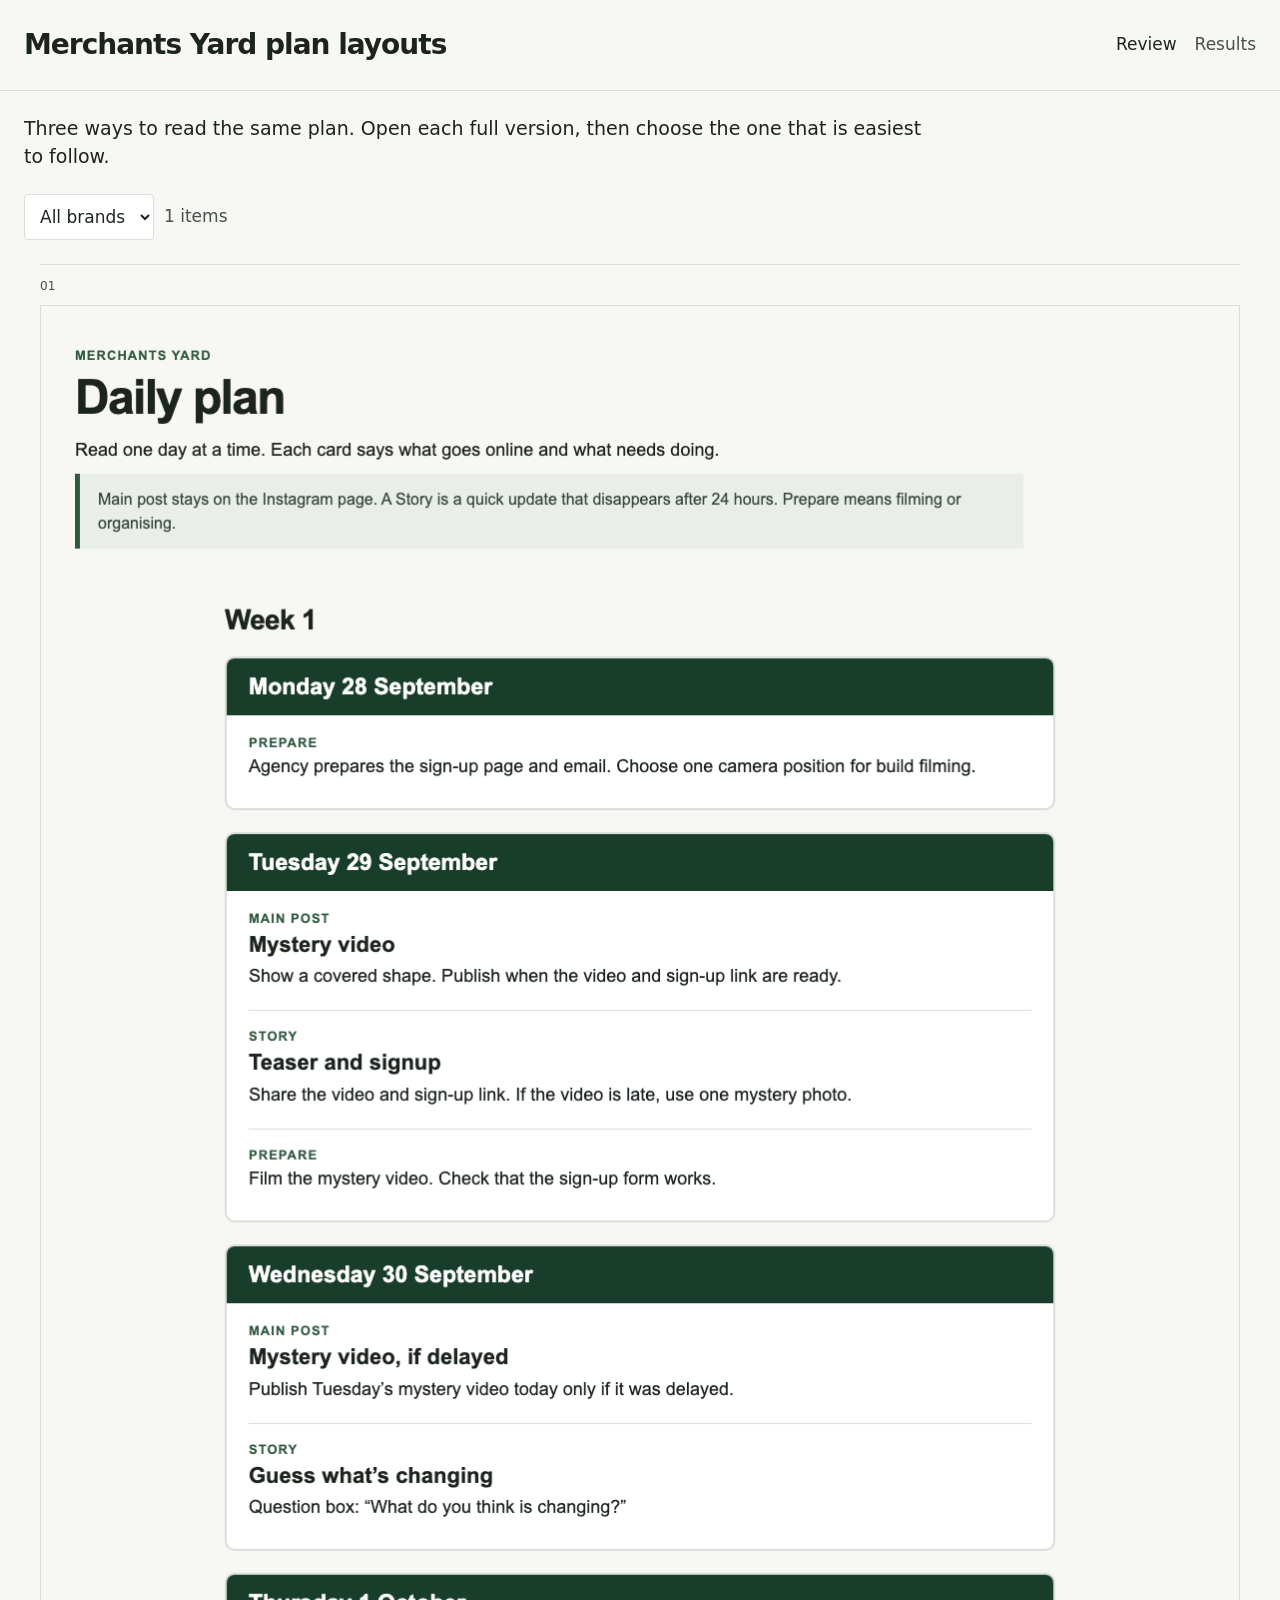
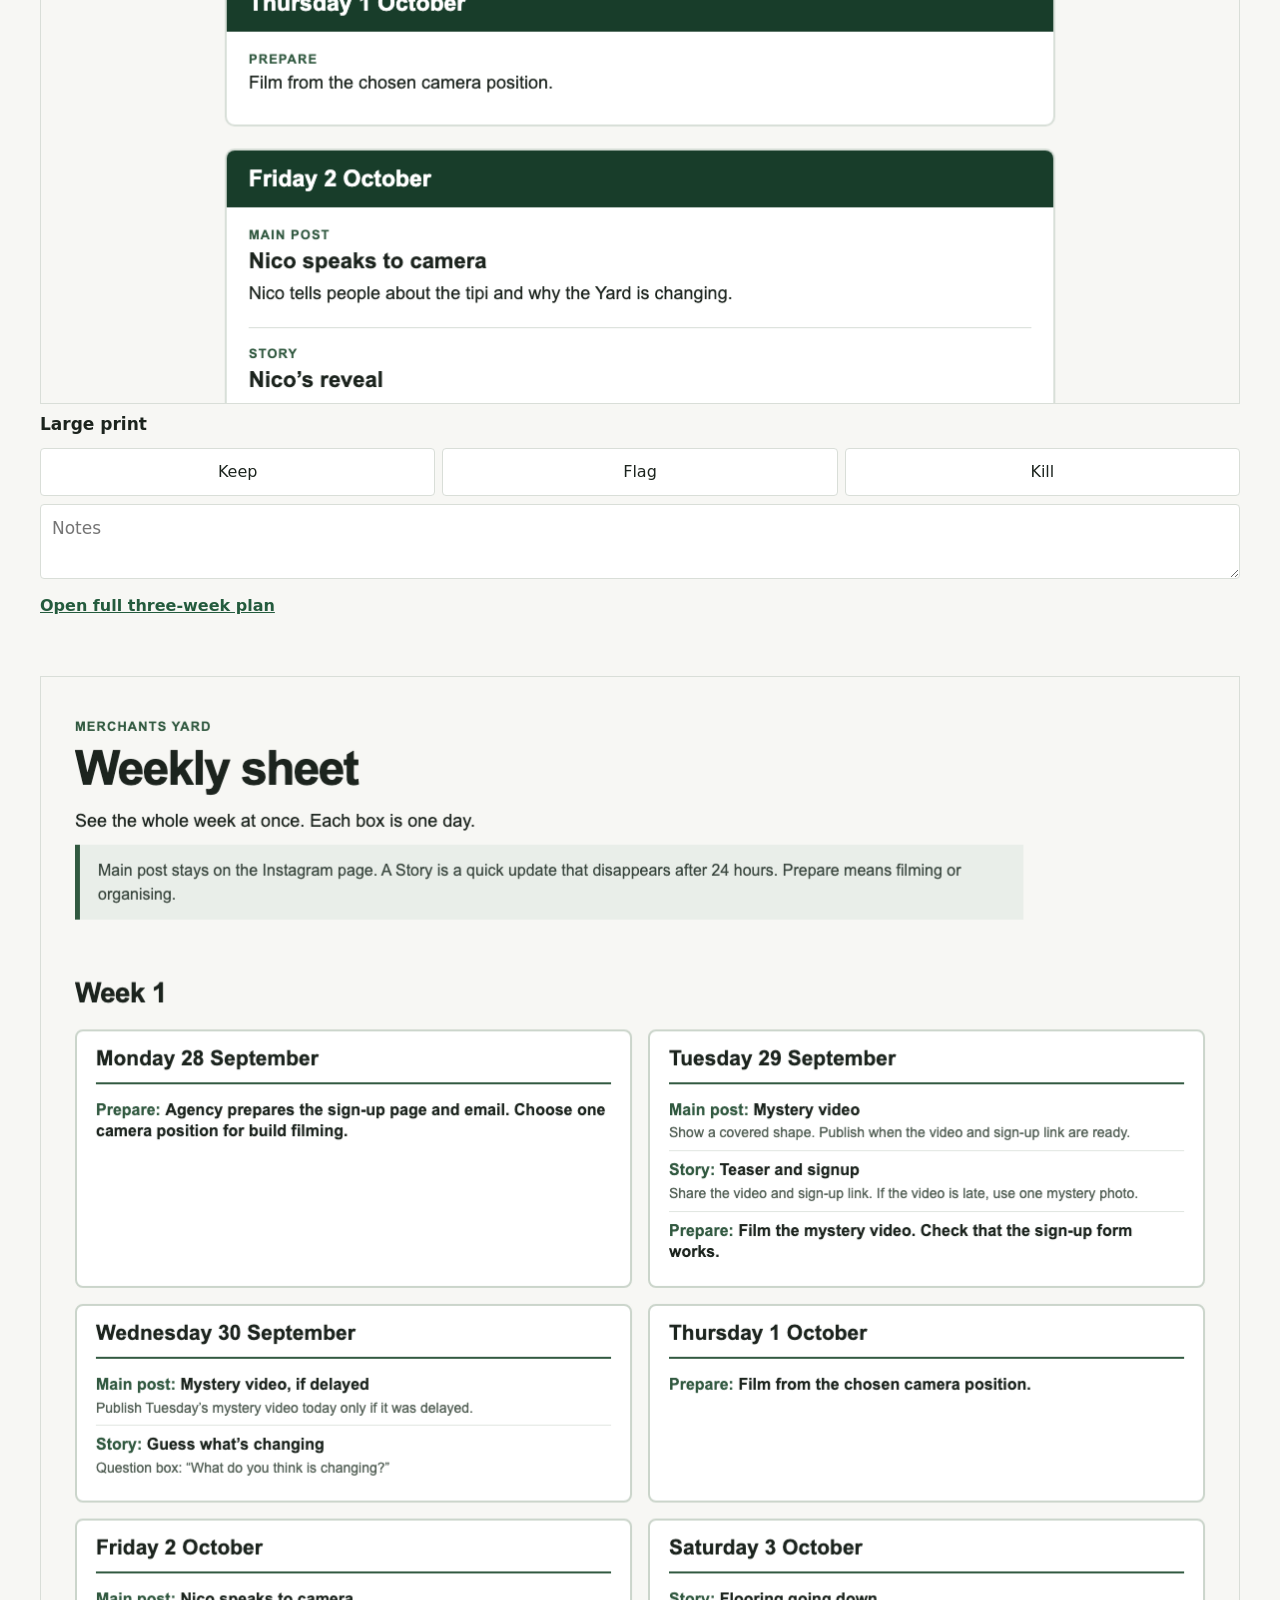
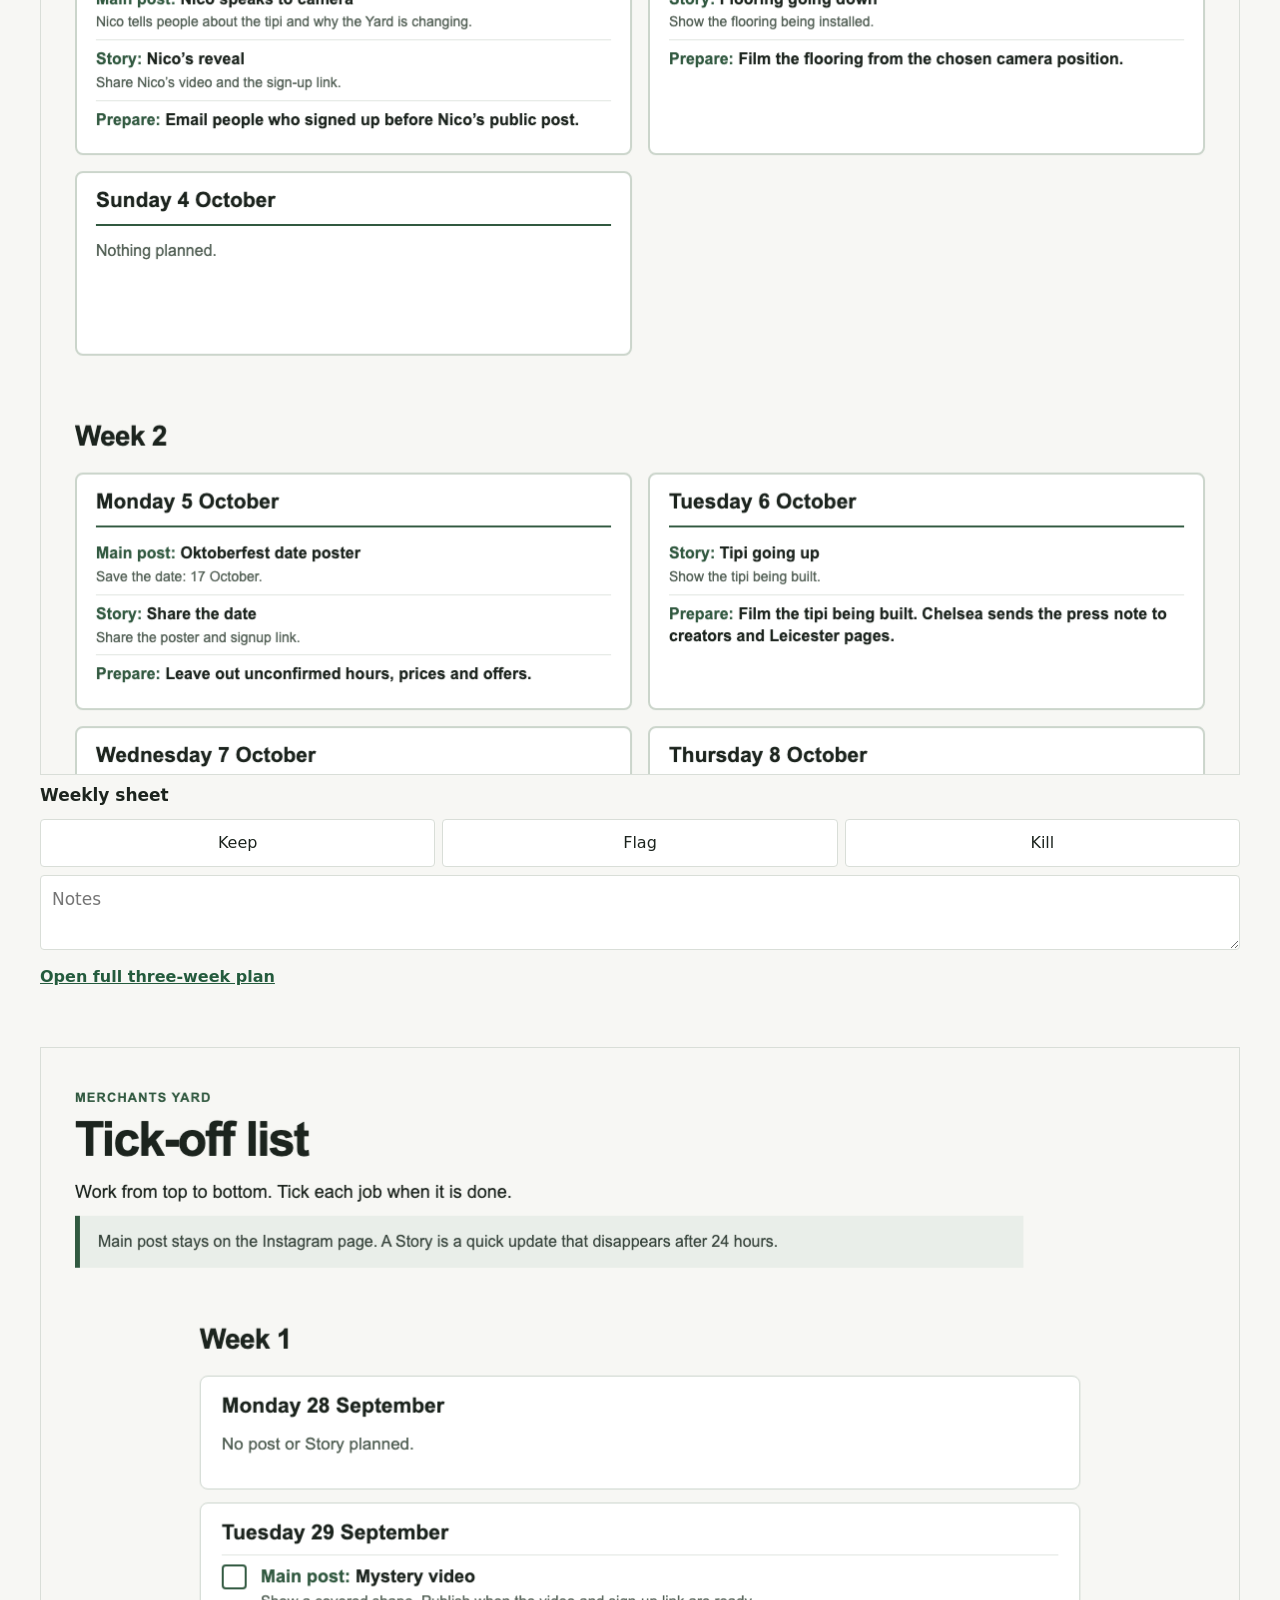
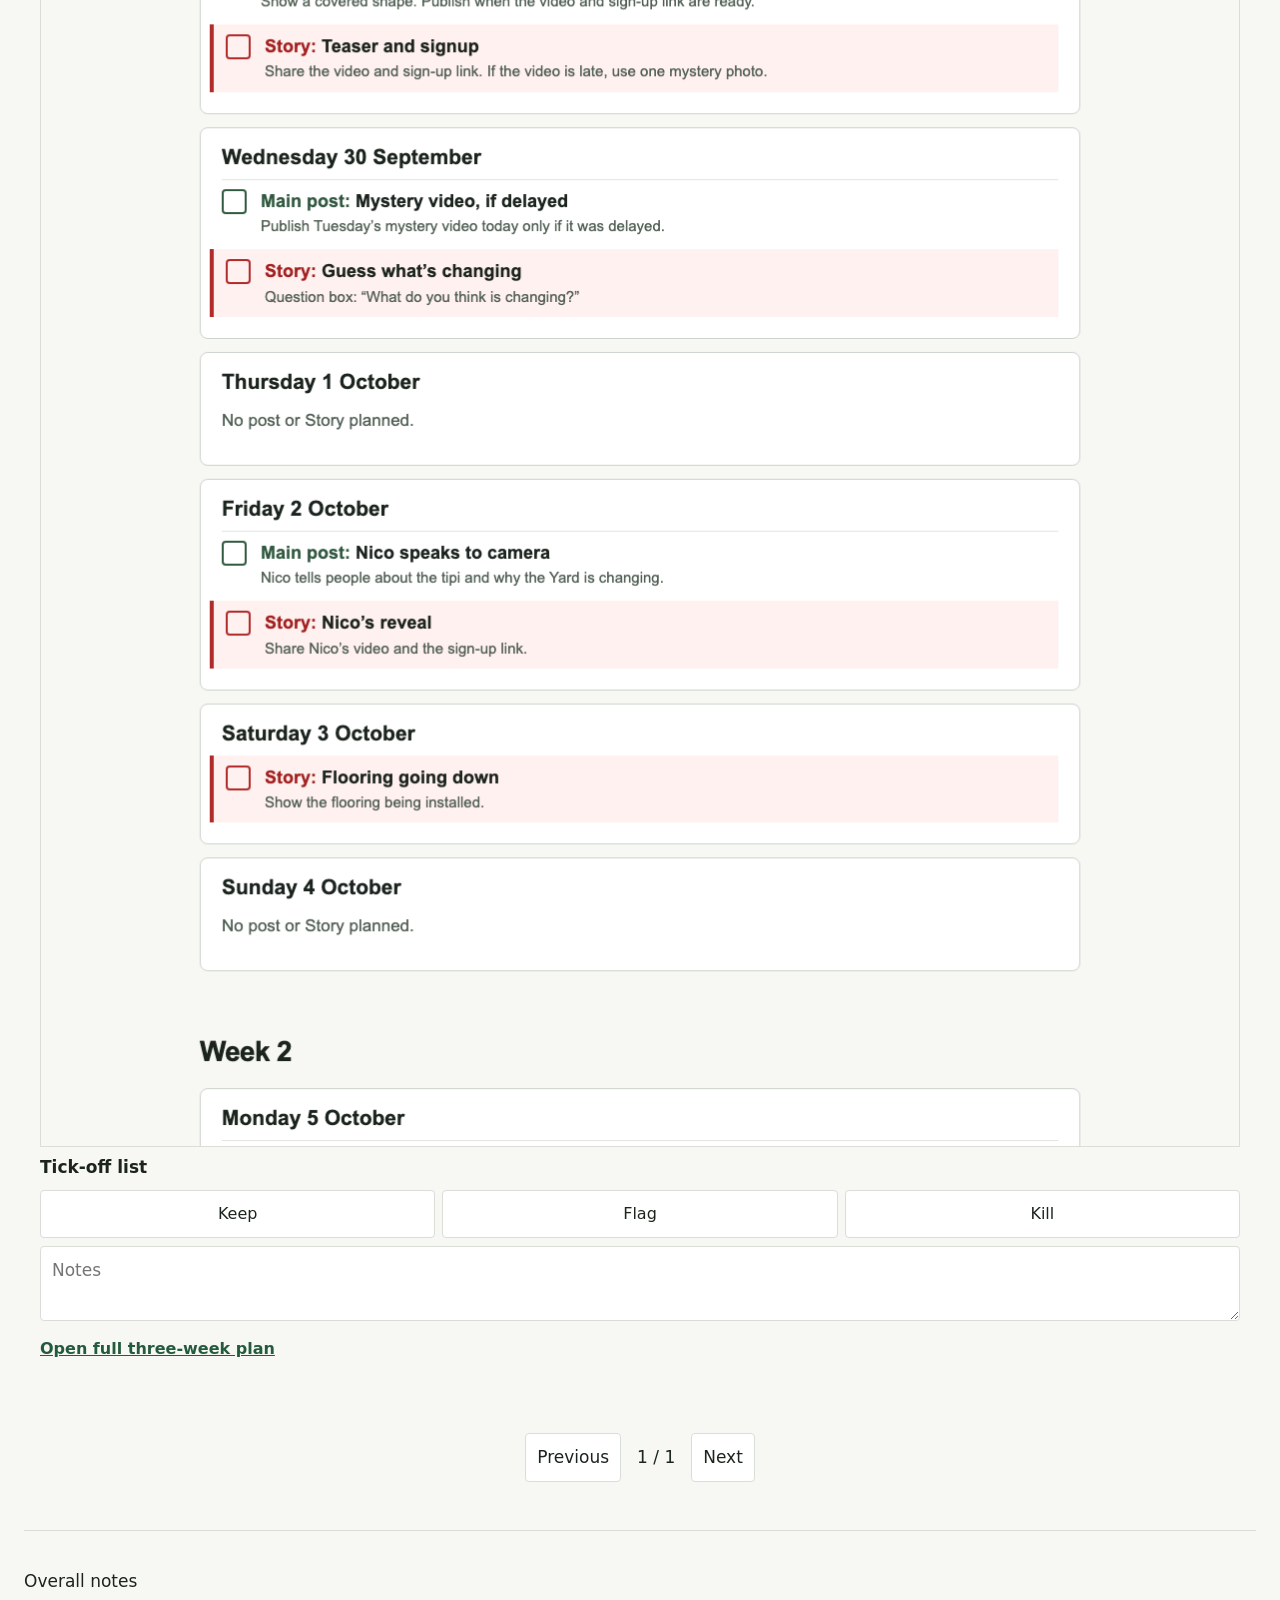
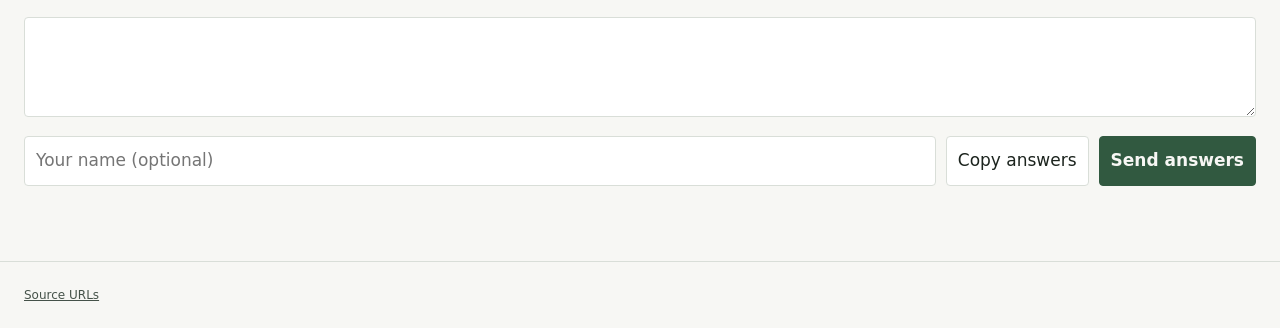
==== commit 31ad6586: "Restore original weekly comparison" ====
--- a/index.html
+++ b/index.html
@@ -1 +1 @@
-<!doctype html><html lang="en"><head><meta charset="utf-8"><meta name="viewport" content="width=device-width,initial-scale=1"><meta name="robots" content="noindex,nofollow"><title>PaulQC</title><link rel="icon" href="favicon.svg"><link rel="stylesheet" href="style.css"></head><body><header><h1 id="title">PaulQC</h1><nav><a href="index.html" aria-current="page">Review</a><a href="results.html">Results</a></nav></header><main><p class="review-intro">Three ways to read the same plan. Open each full version, then choose the one that is easiest to follow.</p><div class="toolbar"><select id="brand" aria-label="Brand"><option value="">All brands</option></select><span id="count" class="muted"></span></div><div class="grid" id="items"></div><div class="pager"><button id="prev">Previous</button><span id="page"></span><button id="next">Next</button></div><section class="submit"><h2>Overall notes</h2><textarea id="overall" aria-label="Overall notes"></textarea><div class="send-row"><input id="name" aria-label="Your name (optional)" placeholder="Your name (optional)"><button id="copy">Copy answers</button><button id="send">Send answers</button></div><p id="status" class="status" role="status"></p><textarea id="copy-fallback" hidden readonly aria-label="Copy these answers"></textarea></section></main><footer><a href="sources.csv" download>Source URLs</a></footer><script src="config.js"></script><script src="app.js?v=3"></script></body></html>
+<!doctype html><html lang="en"><head><meta charset="utf-8"><meta name="viewport" content="width=device-width,initial-scale=1"><meta name="robots" content="noindex,nofollow"><title>PaulQC</title><link rel="icon" href="favicon.svg"><link rel="stylesheet" href="style.css"></head><body><header><h1 id="title">PaulQC</h1><nav><a href="index.html" aria-current="page">Review</a><a href="results.html">Results</a></nav></header><main><p class="review-intro">Three ways to read the same plan. Open each full version, then choose the one that is easiest to follow.</p><div class="toolbar"><select id="brand" aria-label="Brand"><option value="">All brands</option></select><span id="count" class="muted"></span></div><div class="grid" id="items"></div><div class="pager"><button id="prev">Previous</button><span id="page"></span><button id="next">Next</button></div><section class="submit"><h2>Overall notes</h2><textarea id="overall" aria-label="Overall notes"></textarea><div class="send-row"><input id="name" aria-label="Your name (optional)" placeholder="Your name (optional)"><button id="copy">Copy answers</button><button id="send">Send answers</button></div><p id="status" class="status" role="status"></p><textarea id="copy-fallback" hidden readonly aria-label="Copy these answers"></textarea></section></main><footer><a href="sources.csv" download>Source URLs</a></footer><script src="config.js"></script><script src="app.js?v=5"></script></body></html>
